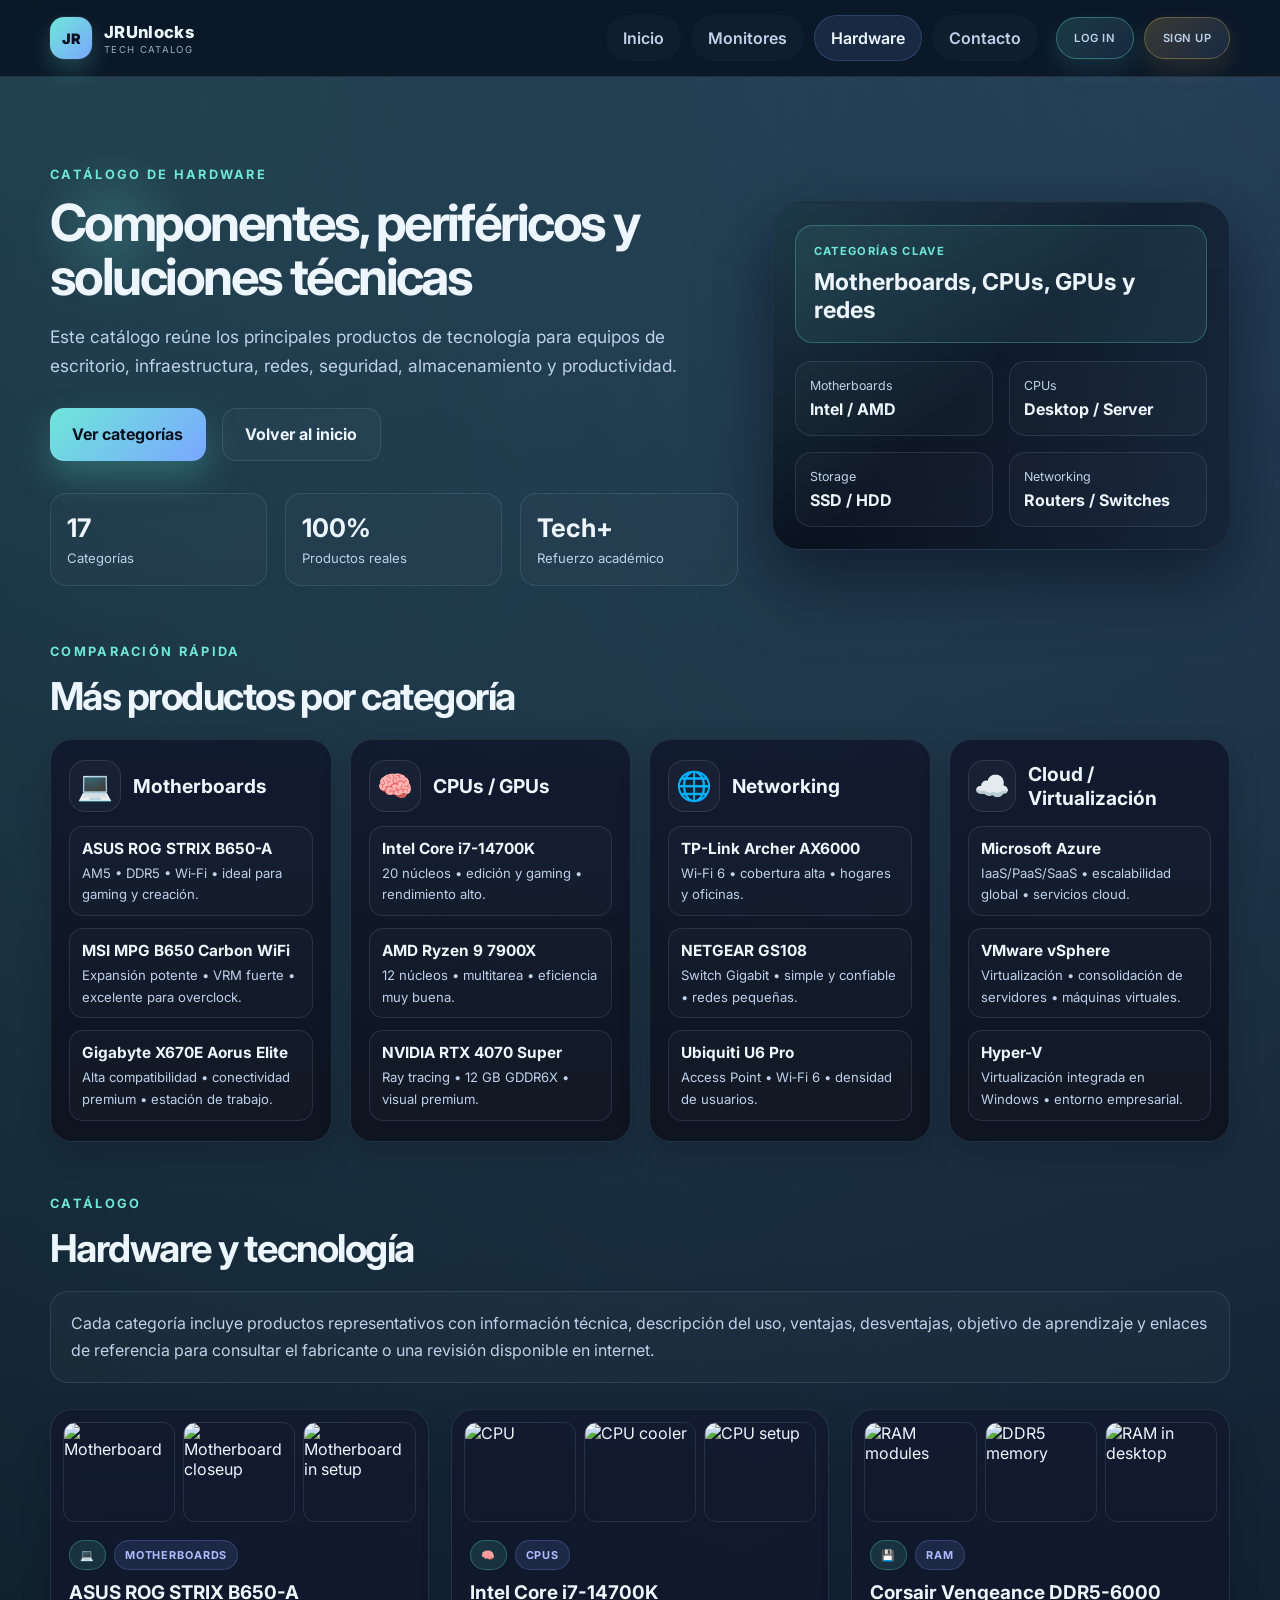
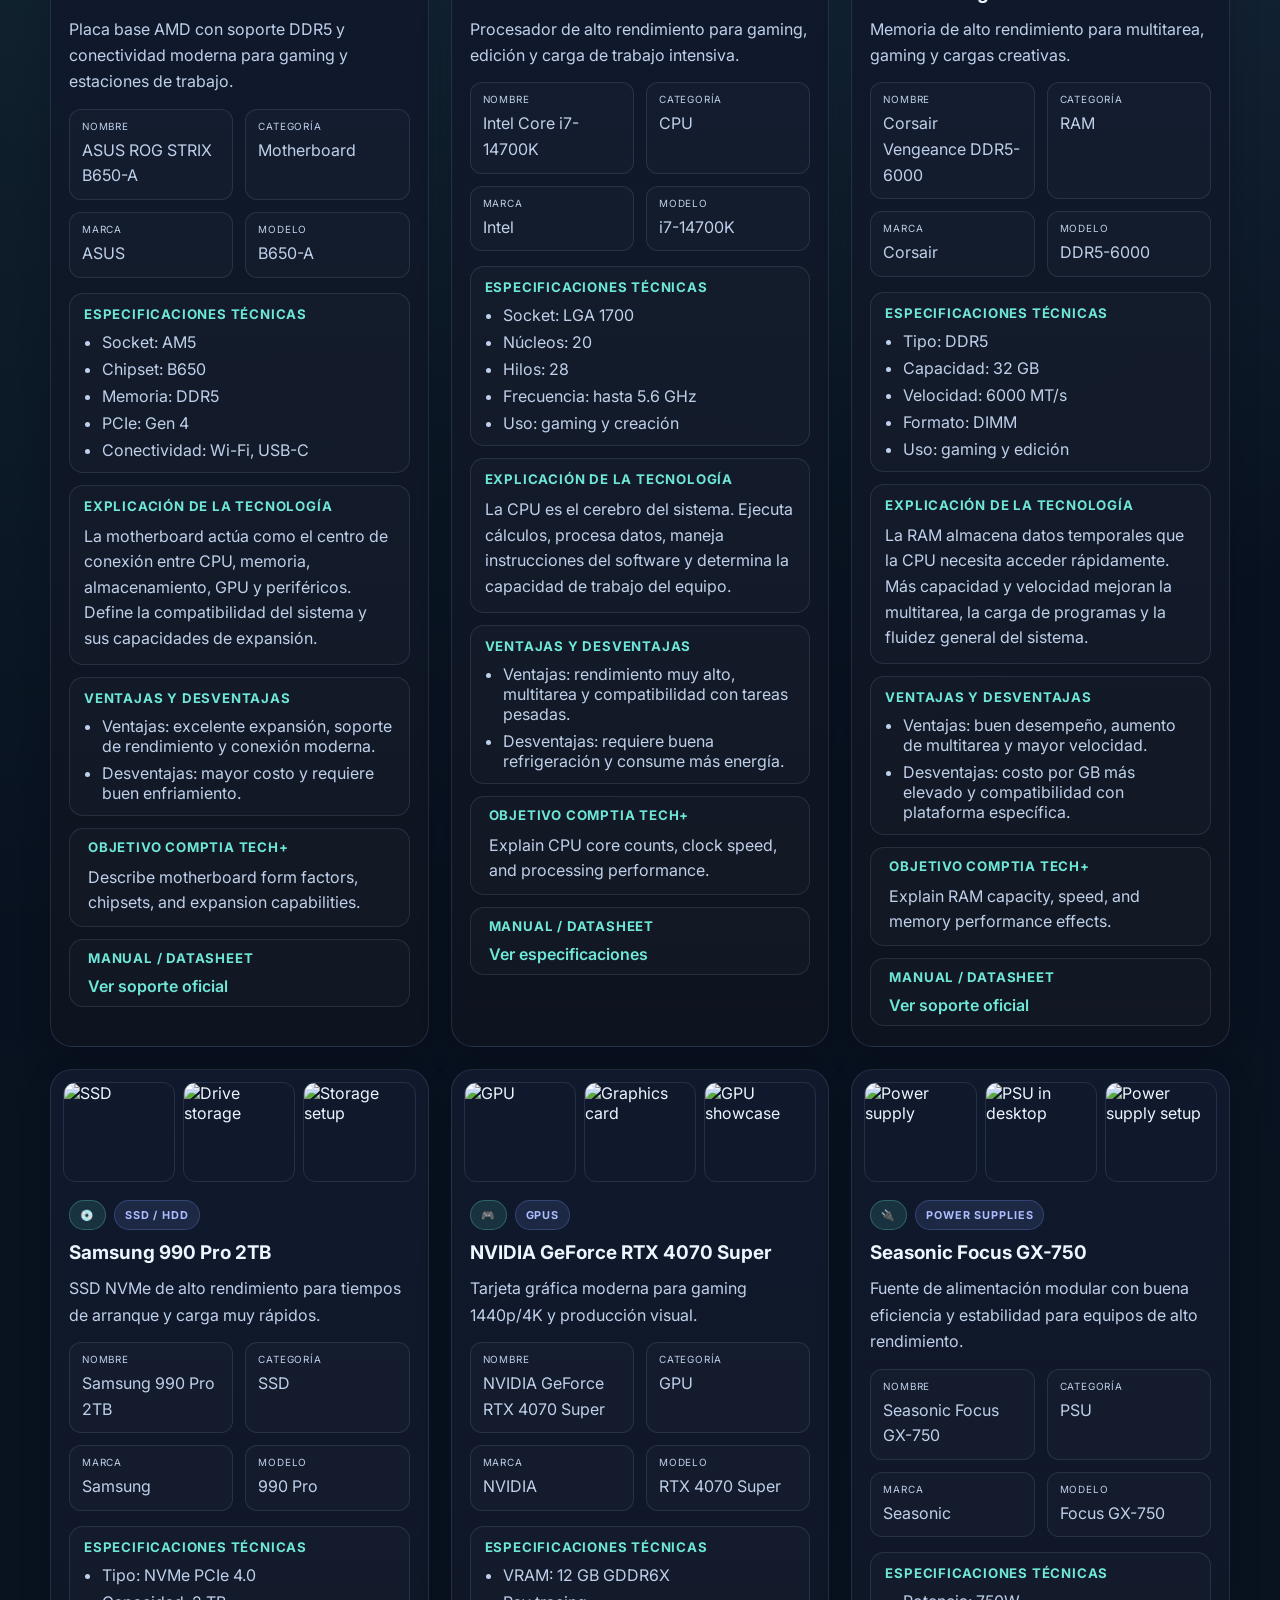
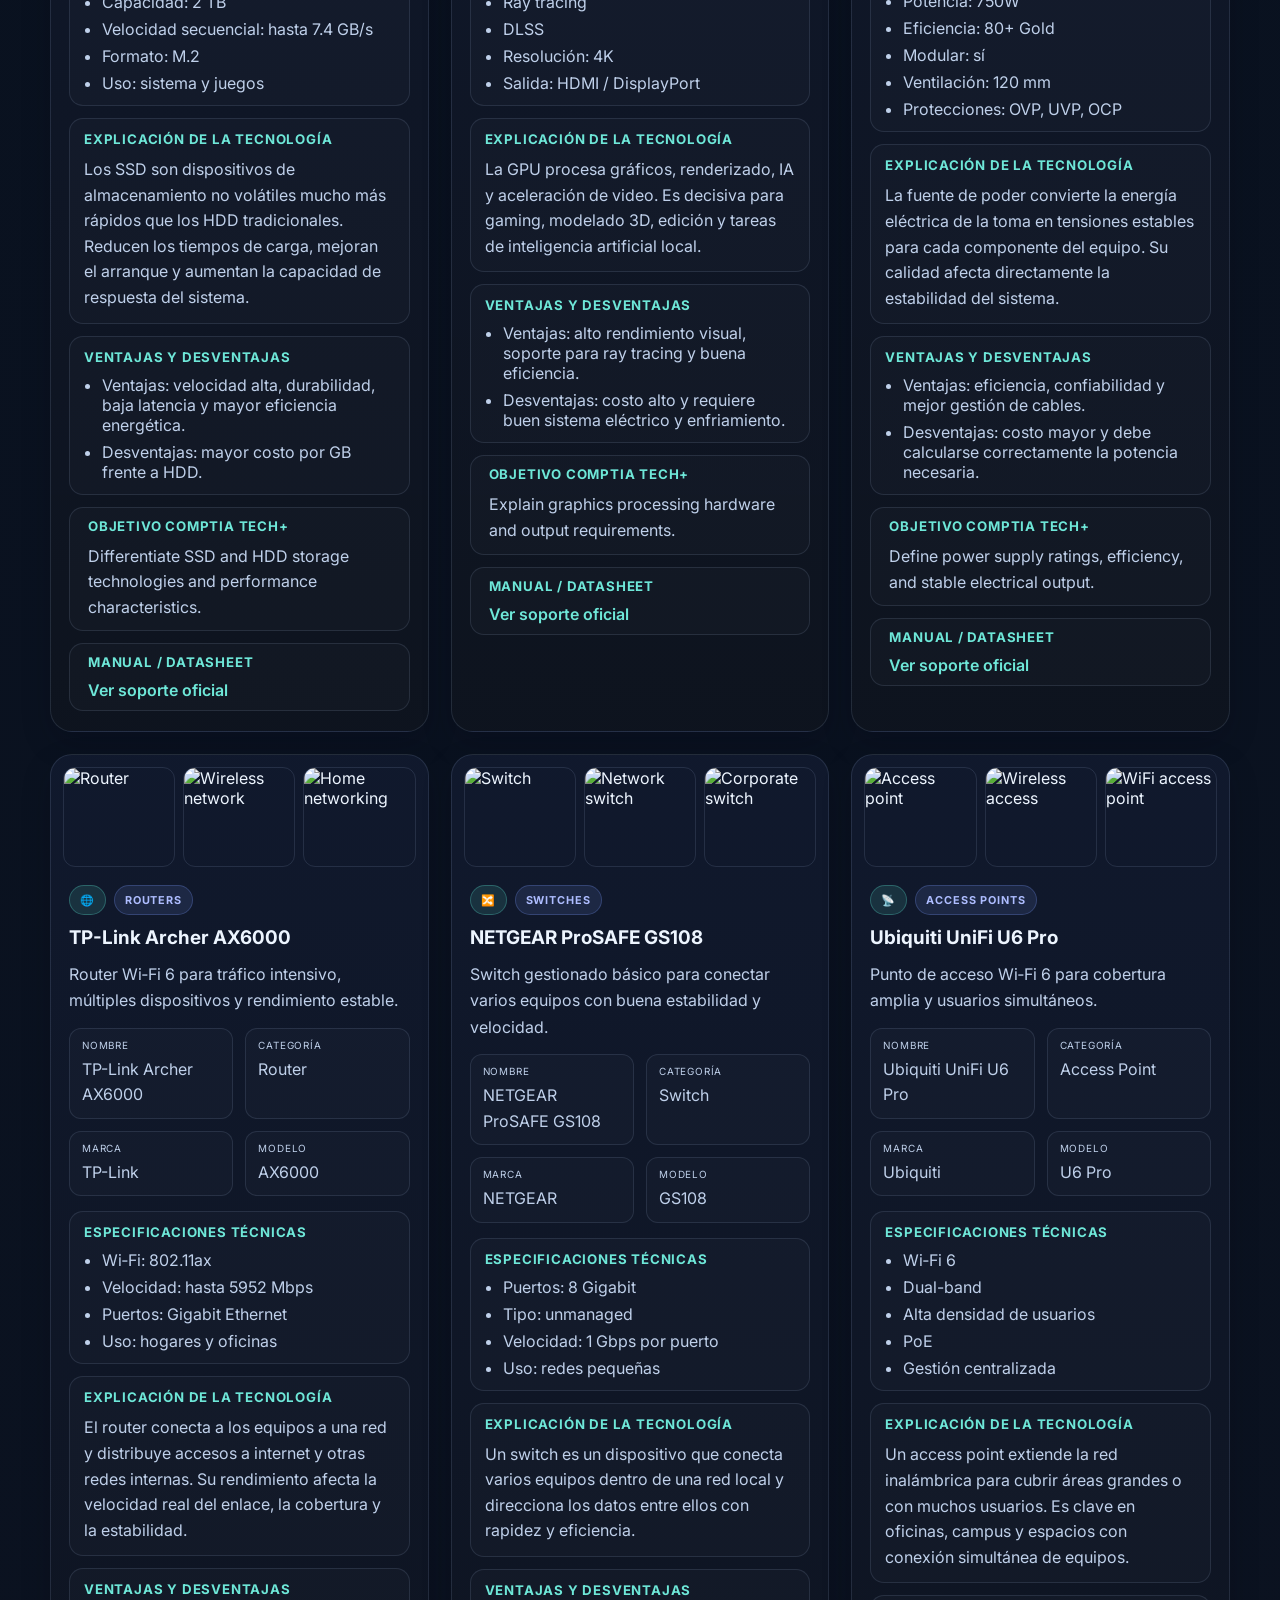
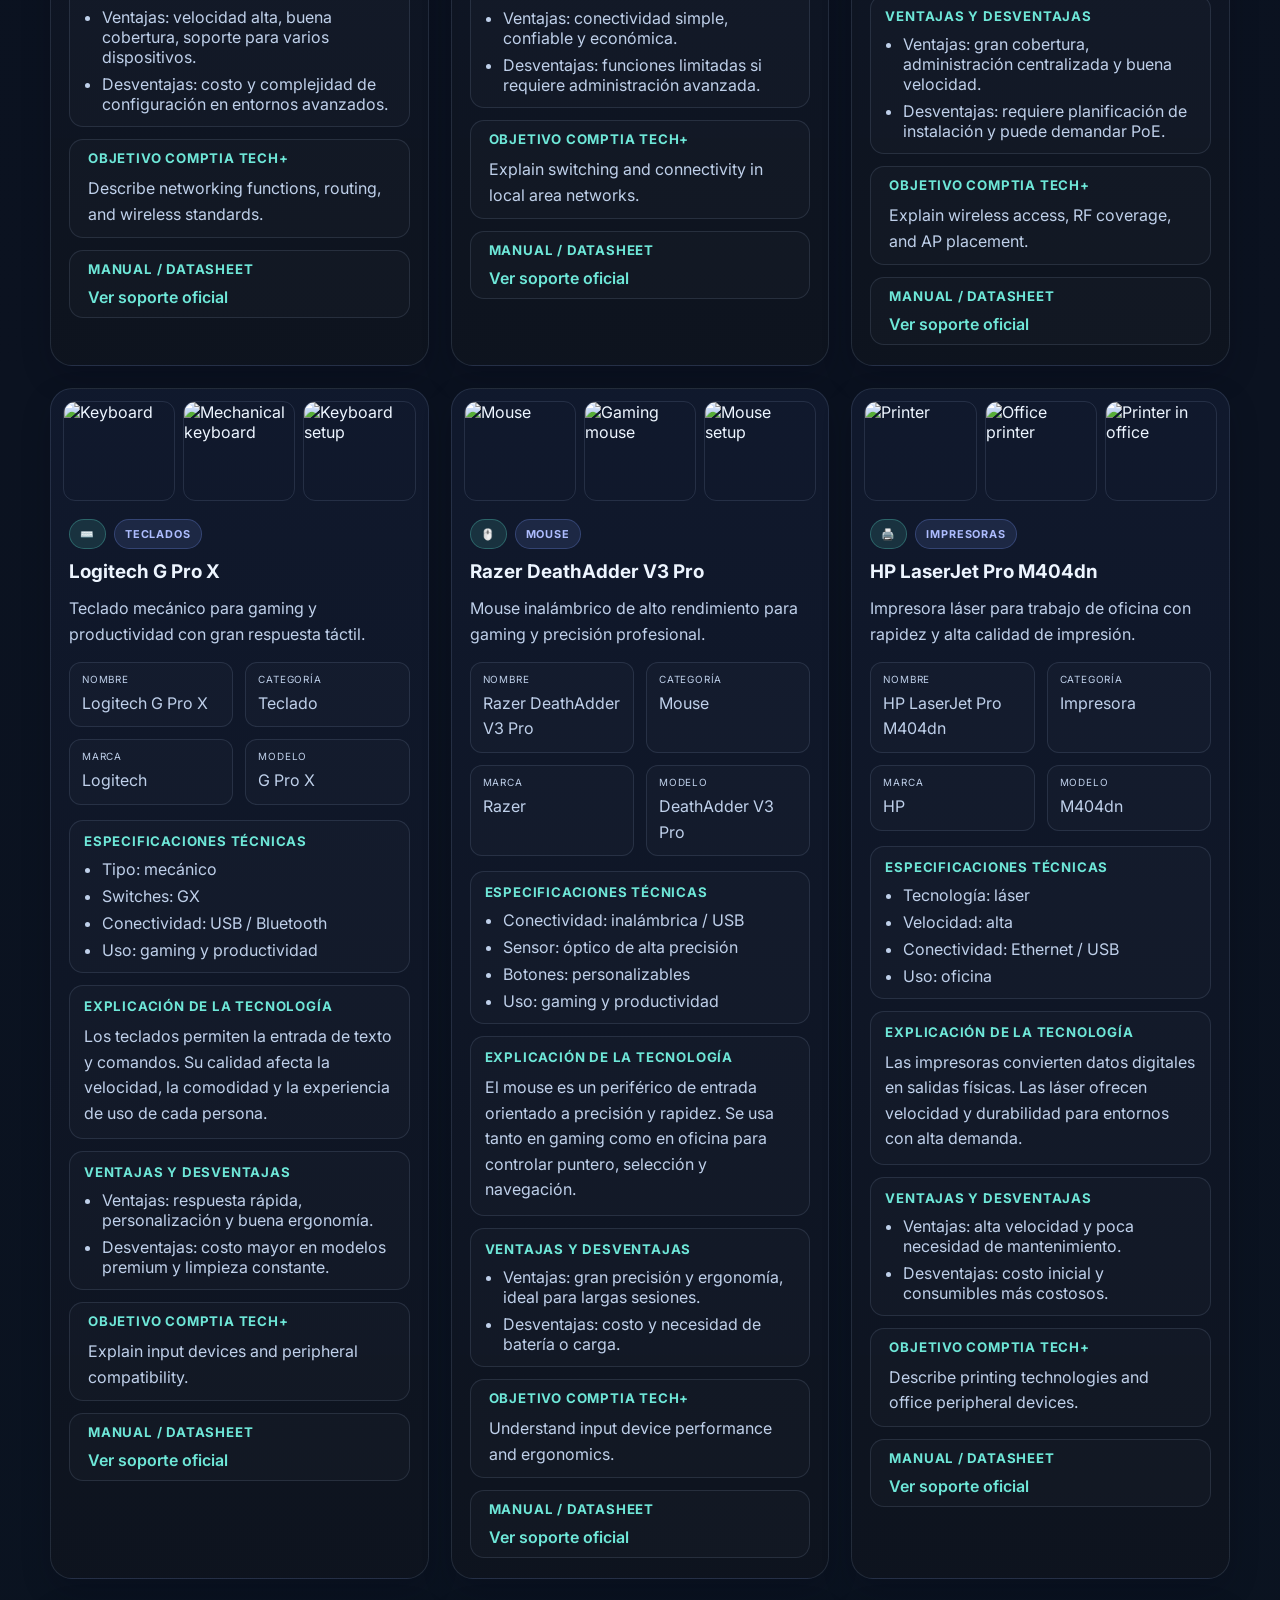
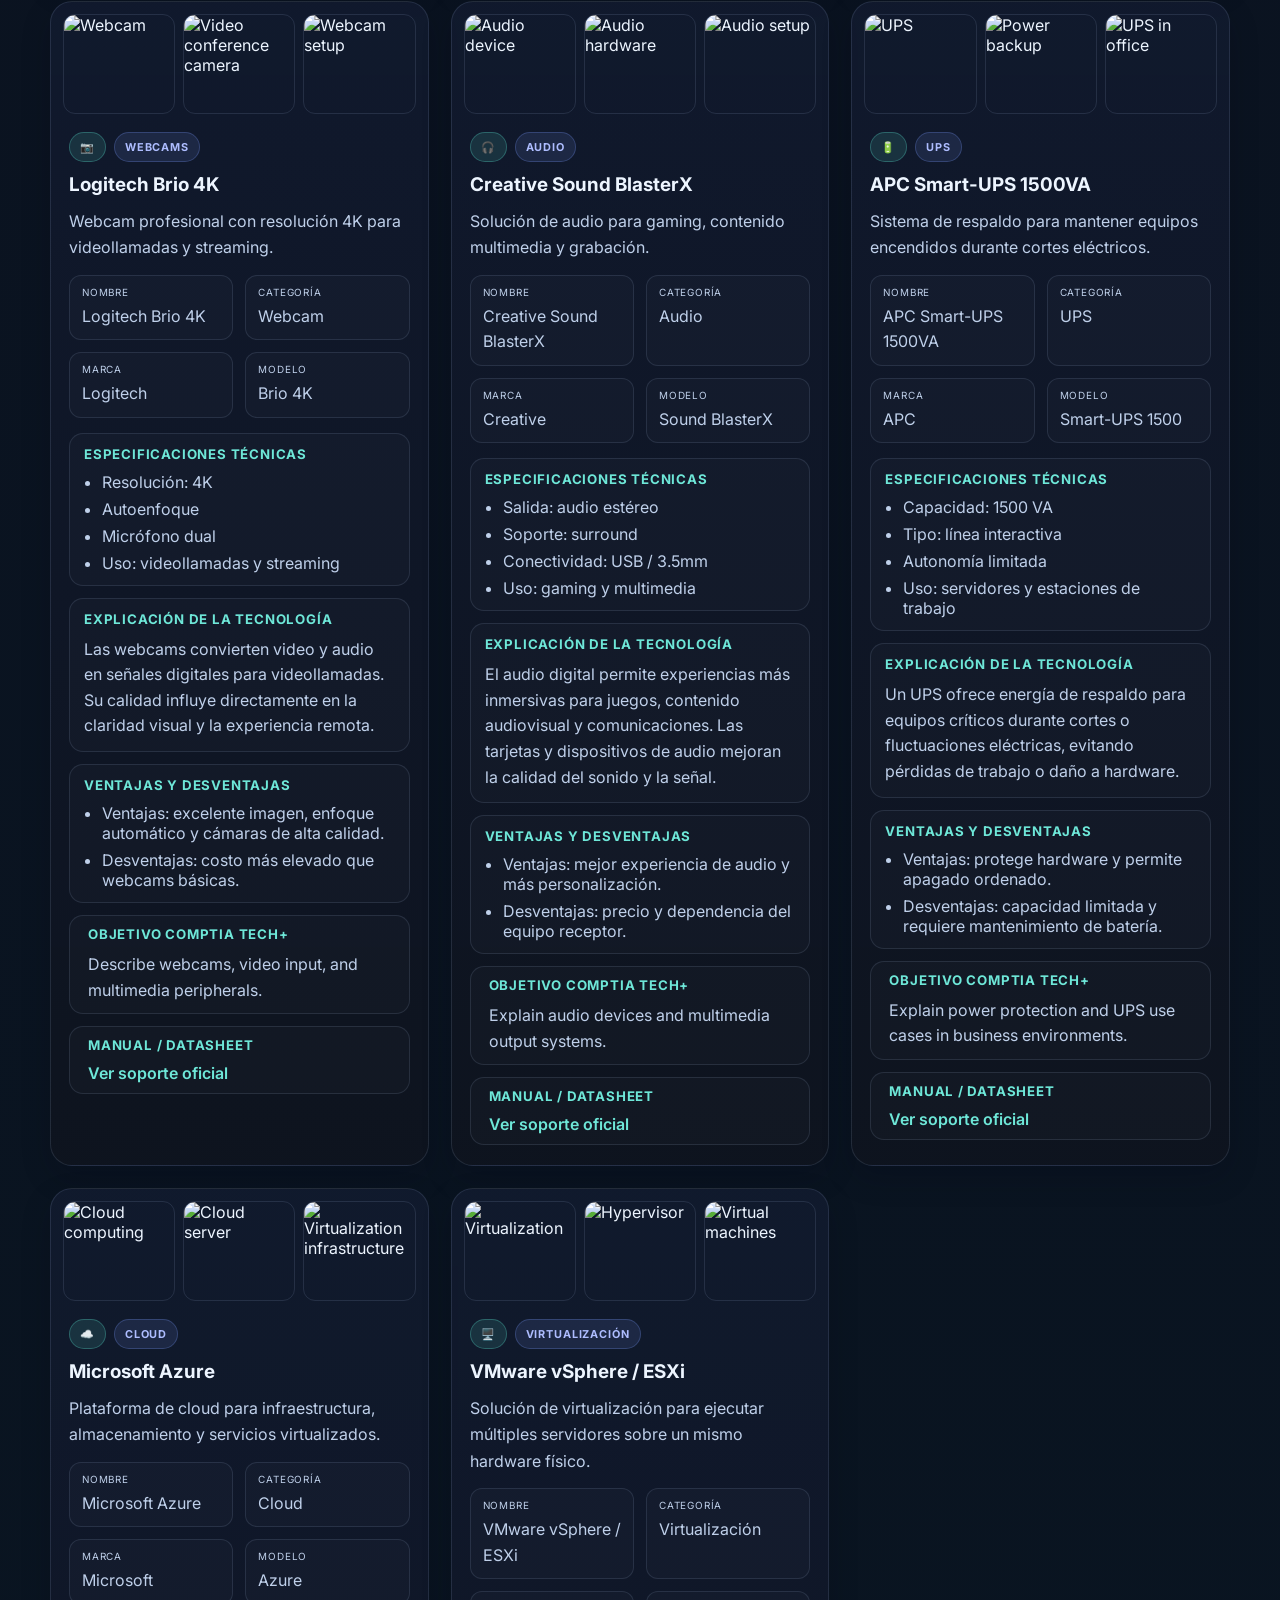
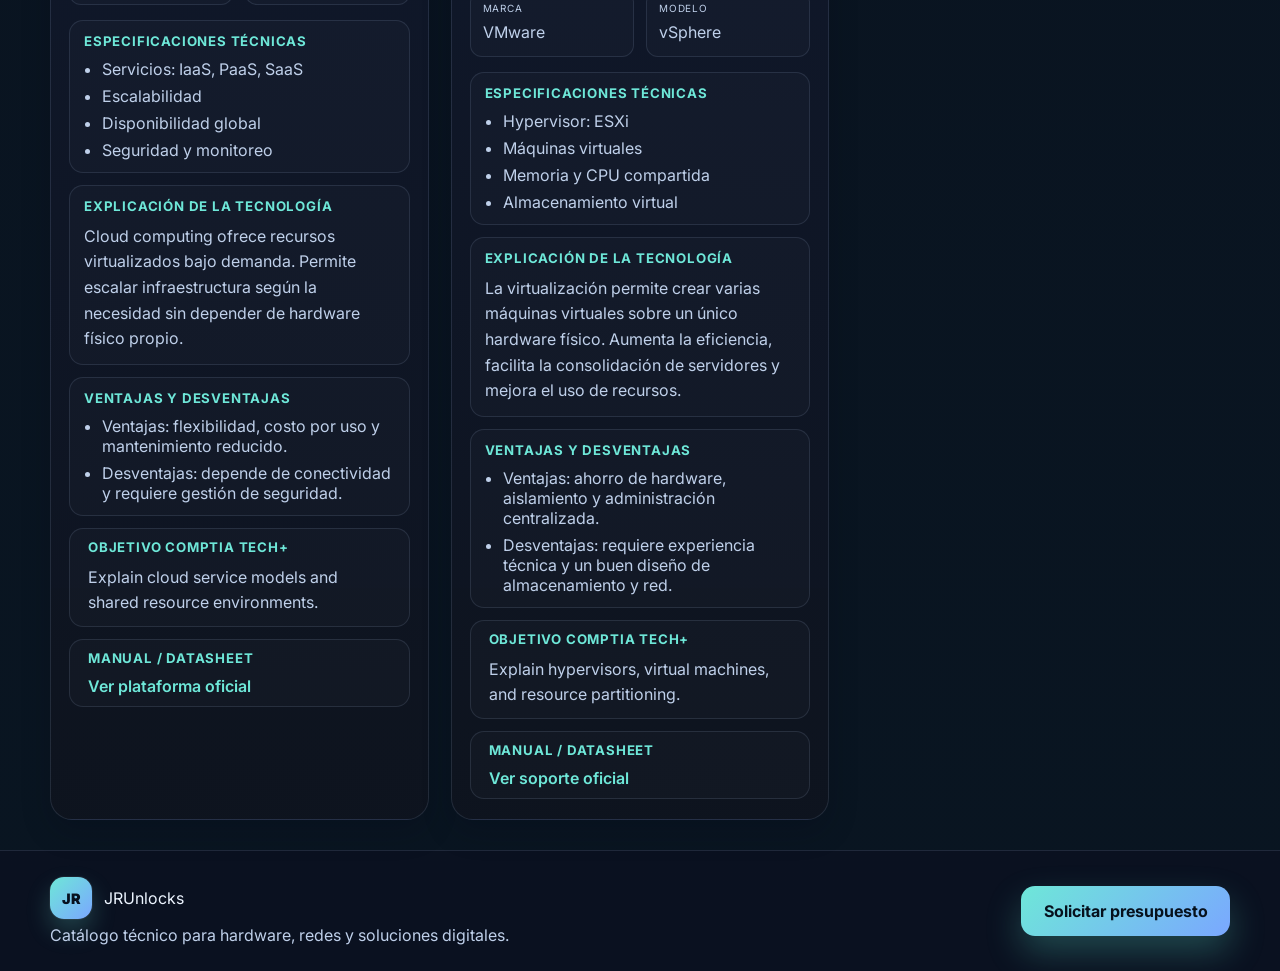
==== hardware.html @ 99cc8b65 "Add files via upload" ====
<!DOCTYPE html>
<html lang="es">
  <head>
    <meta charset="UTF-8" />
    <meta name="viewport" content="width=device-width, initial-scale=1.0" />
    <title>JRUnlocks | Hardware Catalog</title>
    <meta
      name="description"
      content="Catálogo de hardware: motherboards, CPUs, RAM, SSD, GPUs, power supplies, networking, periféricos, audio, UPS y cloud."
    />
    <link rel="preconnect" href="https://fonts.googleapis.com" />
    <link rel="preconnect" href="https://fonts.gstatic.com" crossorigin />
    <link
      href="https://fonts.googleapis.com/css2?family=Inter:wght@400;500;600;700;800&display=swap"
      rel="stylesheet"
    />
    <link rel="stylesheet" href="styles.css" />
  </head>
  <body>
    <header class="topbar">
      <div class="container nav">
        <div class="brand" aria-label="JRUnlocks brand">
          <span class="brand-mark">JR</span>
          <span class="brand-copy">
            <span class="brand-name">JRUnlocks</span>
            <span class="brand-tag">Tech Catalog</span>
          </span>
        </div>
        <nav class="nav-links" aria-label="Navegación principal">
          <a href="index.html" class="nav-item">Inicio</a>
          <a href="monitores.html" class="nav-item">Monitores</a>
          <a href="hardware.html" class="nav-item active">Hardware</a>
          <a href="#contacto" class="nav-item">Contacto</a>
          <div class="nav-actions">
            <a href="#" class="login-btn">Log In</a>
            <a href="#" class="signup-btn">Sign Up</a>
          </div>
        </nav>
      </div>
    </header>

    <main>
      <section class="hero">
        <div class="container hero-inner">
          <div class="hero-copy">
            <p class="eyebrow">Catálogo de hardware</p>
            <h1>Componentes, periféricos y soluciones técnicas</h1>
            <p class="lead">
              Este catálogo reúne los principales productos de tecnología para equipos de
              escritorio, infraestructura, redes, seguridad, almacenamiento y productividad.
            </p>
            <div class="hero-actions">
              <a class="button primary" href="#catalogo-hardware">Ver categorías</a>
              <a class="button secondary" href="index.html">Volver al inicio</a>
            </div>
            <ul class="stats" aria-label="Estadísticas del hardware">
              <li><strong>17</strong><span>Categorías</span></li>
              <li><strong>100%</strong><span>Productos reales</span></li>
              <li><strong>Tech+</strong><span>Refuerzo académico</span></li>
            </ul>
          </div>

          <div class="hero-card" aria-label="Categorías principales">
            <div class="mini-card">
              <span class="mini-label">Categorías clave</span>
              <h3>Motherboards, CPUs, GPUs y redes</h3>
            </div>
            <div class="mini-grid">
              <div><span>Motherboards</span><strong>Intel / AMD</strong></div>
              <div><span>CPUs</span><strong>Desktop / Server</strong></div>
              <div><span>Storage</span><strong>SSD / HDD</strong></div>
              <div><span>Networking</span><strong>Routers / Switches</strong></div>
            </div>
          </div>
        </div>
      </section>

      <section class="compare-section">
        <div class="container">
          <div class="section-heading">
            <p class="eyebrow">Comparación rápida</p>
            <h2>Más productos por categoría</h2>
          </div>

          <div class="compare-grid">
            <article class="compare-card">
              <div class="compare-header">
                <span class="icon">💻</span>
                <h3>Motherboards</h3>
              </div>
              <ul class="compare-list">
                <li><strong>ASUS ROG STRIX B650-A</strong><span>AM5 • DDR5 • Wi‑Fi • ideal para gaming y creación.</span></li>
                <li><strong>MSI MPG B650 Carbon WiFi</strong><span>Expansión potente • VRM fuerte • excelente para overclock.</span></li>
                <li><strong>Gigabyte X670E Aorus Elite</strong><span>Alta compatibilidad • conectividad premium • estación de trabajo.</span></li>
              </ul>
            </article>

            <article class="compare-card">
              <div class="compare-header">
                <span class="icon">🧠</span>
                <h3>CPUs / GPUs</h3>
              </div>
              <ul class="compare-list">
                <li><strong>Intel Core i7-14700K</strong><span>20 núcleos • edición y gaming • rendimiento alto.</span></li>
                <li><strong>AMD Ryzen 9 7900X</strong><span>12 núcleos • multitarea • eficiencia muy buena.</span></li>
                <li><strong>NVIDIA RTX 4070 Super</strong><span>Ray tracing • 12 GB GDDR6X • visual premium.</span></li>
              </ul>
            </article>

            <article class="compare-card">
              <div class="compare-header">
                <span class="icon">🌐</span>
                <h3>Networking</h3>
              </div>
              <ul class="compare-list">
                <li><strong>TP-Link Archer AX6000</strong><span>Wi‑Fi 6 • cobertura alta • hogares y oficinas.</span></li>
                <li><strong>NETGEAR GS108</strong><span>Switch Gigabit • simple y confiable • redes pequeñas.</span></li>
                <li><strong>Ubiquiti U6 Pro</strong><span>Access Point • Wi‑Fi 6 • densidad de usuarios.</span></li>
              </ul>
            </article>

            <article class="compare-card">
              <div class="compare-header">
                <span class="icon">☁️</span>
                <h3>Cloud / Virtualización</h3>
              </div>
              <ul class="compare-list">
                <li><strong>Microsoft Azure</strong><span>IaaS/PaaS/SaaS • escalabilidad global • servicios cloud.</span></li>
                <li><strong>VMware vSphere</strong><span>Virtualización • consolidación de servidores • máquinas virtuales.</span></li>
                <li><strong>Hyper-V</strong><span>Virtualización integrada en Windows • entorno empresarial.</span></li>
              </ul>
            </article>
          </div>
        </div>
      </section>

      <section id="catalogo-hardware" class="catalogue">
        <div class="container">
          <div class="section-heading">
            <p class="eyebrow">Catálogo</p>
            <h2>Hardware y tecnología</h2>
          </div>

          <div class="catalog-summary">
            <p>
              Cada categoría incluye productos representativos con información técnica,
              descripción del uso, ventajas, desventajas, objetivo de aprendizaje y enlaces
              de referencia para consultar el fabricante o una revisión disponible en internet.
            </p>
          </div>

          <div class="monitor-grid">
            <article class="monitor-card">
              <div class="product-gallery">
                <img src="https://images.unsplash.com/photo-1518770660439-4636190af475?auto=format&fit=crop&w=900&q=80" alt="Motherboard" />
                <img src="https://images.unsplash.com/photo-1587202372775-98927b4f4c2f?auto=format&fit=crop&w=900&q=80" alt="Motherboard closeup" />
                <img src="https://images.unsplash.com/photo-1555618562-1d23faccf8ca?auto=format&fit=crop&w=900&q=80" alt="Motherboard in setup" />
              </div>
              <div class="monitor-body">
                <div class="meta-row">
                  <span class="tech-tag">💻</span>
                  <span class="tech-tag alt">Motherboards</span>
                </div>
                <h3>ASUS ROG STRIX B650-A</h3>
                <p class="summary">Placa base AMD con soporte DDR5 y conectividad moderna para gaming y estaciones de trabajo.</p>
                <div class="info-grid">
                  <div><label>Nombre</label><p>ASUS ROG STRIX B650-A</p></div>
                  <div><label>Categoría</label><p>Motherboard</p></div>
                  <div><label>Marca</label><p>ASUS</p></div>
                  <div><label>Modelo</label><p>B650-A</p></div>
                </div>
                <div class="detail-block">
                  <h4>Especificaciones técnicas</h4>
                  <ul>
                    <li>Socket: AM5</li>
                    <li>Chipset: B650</li>
                    <li>Memoria: DDR5</li>
                    <li>PCIe: Gen 4</li>
                    <li>Conectividad: Wi-Fi, USB-C</li>
                  </ul>
                </div>
                <div class="detail-block">
                  <h4>Explicación de la tecnología</h4>
                  <p>La motherboard actúa como el centro de conexión entre CPU, memoria, almacenamiento, GPU y periféricos. Define la compatibilidad del sistema y sus capacidades de expansión.</p>
                </div>
                <div class="detail-block">
                  <h4>Ventajas y desventajas</h4>
                  <ul>
                    <li>Ventajas: excelente expansión, soporte de rendimiento y conexión moderna.</li>
                    <li>Desventajas: mayor costo y requiere buen enfriamiento.</li>
                  </ul>
                </div>
                <div class="detail-block compact">
                  <h4>Objetivo CompTIA Tech+</h4>
                  <p>Describe motherboard form factors, chipsets, and expansion capabilities.</p>
                </div>
                <div class="detail-block compact">
                  <h4>Manual / Datasheet</h4>
                  <a class="manual-link" href="https://www.asus.com/Motherboards-Components/Motherboards/ROG-STRIX/ROG-STRIX-B650-A-GAMING-WIFI/" target="_blank" rel="noreferrer">Ver soporte oficial</a>
                </div>
              </div>
            </article>

            <article class="monitor-card">
              <div class="product-gallery">
                <img src="https://images.unsplash.com/photo-1518770660439-4636190af475?auto=format&fit=crop&w=900&q=80" alt="CPU" />
                <img src="https://images.unsplash.com/photo-1591799264318-7e6ef8ddb7ea?auto=format&fit=crop&w=900&q=80" alt="CPU cooler" />
                <img src="https://images.unsplash.com/photo-1555618562-1d23faccf8ca?auto=format&fit=crop&w=900&q=80" alt="CPU setup" />
              </div>
              <div class="monitor-body">
                <div class="meta-row">
                  <span class="tech-tag">🧠</span>
                  <span class="tech-tag alt">CPUs</span>
                </div>
                <h3>Intel Core i7-14700K</h3>
                <p class="summary">Procesador de alto rendimiento para gaming, edición y carga de trabajo intensiva.</p>
                <div class="info-grid">
                  <div><label>Nombre</label><p>Intel Core i7-14700K</p></div>
                  <div><label>Categoría</label><p>CPU</p></div>
                  <div><label>Marca</label><p>Intel</p></div>
                  <div><label>Modelo</label><p>i7-14700K</p></div>
                </div>
                <div class="detail-block">
                  <h4>Especificaciones técnicas</h4>
                  <ul>
                    <li>Socket: LGA 1700</li>
                    <li>Núcleos: 20</li>
                    <li>Hilos: 28</li>
                    <li>Frecuencia: hasta 5.6 GHz</li>
                    <li>Uso: gaming y creación</li>
                  </ul>
                </div>
                <div class="detail-block">
                  <h4>Explicación de la tecnología</h4>
                  <p>La CPU es el cerebro del sistema. Ejecuta cálculos, procesa datos, maneja instrucciones del software y determina la capacidad de trabajo del equipo.</p>
                </div>
                <div class="detail-block">
                  <h4>Ventajas y desventajas</h4>
                  <ul>
                    <li>Ventajas: rendimiento muy alto, multitarea y compatibilidad con tareas pesadas.</li>
                    <li>Desventajas: requiere buena refrigeración y consume más energía.</li>
                  </ul>
                </div>
                <div class="detail-block compact">
                  <h4>Objetivo CompTIA Tech+</h4>
                  <p>Explain CPU core counts, clock speed, and processing performance.</p>
                </div>
                <div class="detail-block compact">
                  <h4>Manual / Datasheet</h4>
                  <a class="manual-link" href="https://www.intel.com/content/www/us/en/products/sku/236773/intel-core-i7-processor-14700k-33m-cache-up-to-5-60-ghz/specifications.html" target="_blank" rel="noreferrer">Ver especificaciones</a>
                </div>
              </div>
            </article>

            <article class="monitor-card">
              <div class="product-gallery">
                <img src="https://images.unsplash.com/photo-1518770660439-4636190af475?auto=format&fit=crop&w=900&q=80" alt="RAM modules" />
                <img src="https://images.unsplash.com/photo-1591799264318-7e6ef8ddb7ea?auto=format&fit=crop&w=900&q=80" alt="DDR5 memory" />
                <img src="https://images.unsplash.com/photo-1555618562-1d23faccf8ca?auto=format&fit=crop&w=900&q=80" alt="RAM in desktop" />
              </div>
              <div class="monitor-body">
                <div class="meta-row">
                  <span class="tech-tag">💾</span>
                  <span class="tech-tag alt">RAM</span>
                </div>
                <h3>Corsair Vengeance DDR5-6000</h3>
                <p class="summary">Memoria de alto rendimiento para multitarea, gaming y cargas creativas.</p>
                <div class="info-grid">
                  <div><label>Nombre</label><p>Corsair Vengeance DDR5-6000</p></div>
                  <div><label>Categoría</label><p>RAM</p></div>
                  <div><label>Marca</label><p>Corsair</p></div>
                  <div><label>Modelo</label><p>DDR5-6000</p></div>
                </div>
                <div class="detail-block">
                  <h4>Especificaciones técnicas</h4>
                  <ul>
                    <li>Tipo: DDR5</li>
                    <li>Capacidad: 32 GB</li>
                    <li>Velocidad: 6000 MT/s</li>
                    <li>Formato: DIMM</li>
                    <li>Uso: gaming y edición</li>
                  </ul>
                </div>
                <div class="detail-block">
                  <h4>Explicación de la tecnología</h4>
                  <p>La RAM almacena datos temporales que la CPU necesita acceder rápidamente. Más capacidad y velocidad mejoran la multitarea, la carga de programas y la fluidez general del sistema.</p>
                </div>
                <div class="detail-block">
                  <h4>Ventajas y desventajas</h4>
                  <ul>
                    <li>Ventajas: buen desempeño, aumento de multitarea y mayor velocidad.</li>
                    <li>Desventajas: costo por GB más elevado y compatibilidad con plataforma específica.</li>
                  </ul>
                </div>
                <div class="detail-block compact">
                  <h4>Objetivo CompTIA Tech+</h4>
                  <p>Explain RAM capacity, speed, and memory performance effects.</p>
                </div>
                <div class="detail-block compact">
                  <h4>Manual / Datasheet</h4>
                  <a class="manual-link" href="https://www.corsair.com/us/en/Categories/Products/Memory/VENGEANCE-DDR5/p/CMH32GX5M2E6000Z30" target="_blank" rel="noreferrer">Ver soporte oficial</a>
                </div>
              </div>
            </article>

            <article class="monitor-card">
              <div class="product-gallery">
                <img src="https://images.unsplash.com/photo-1587202372775-98927b4f4c2f?auto=format&fit=crop&w=900&q=80" alt="SSD" />
                <img src="https://images.unsplash.com/photo-1542751371-adc38448a05e?auto=format&fit=crop&w=900&q=80" alt="Drive storage" />
                <img src="https://images.unsplash.com/photo-1555618562-1d23faccf8ca?auto=format&fit=crop&w=900&q=80" alt="Storage setup" />
              </div>
              <div class="monitor-body">
                <div class="meta-row">
                  <span class="tech-tag">💿</span>
                  <span class="tech-tag alt">SSD / HDD</span>
                </div>
                <h3>Samsung 990 Pro 2TB</h3>
                <p class="summary">SSD NVMe de alto rendimiento para tiempos de arranque y carga muy rápidos.</p>
                <div class="info-grid">
                  <div><label>Nombre</label><p>Samsung 990 Pro 2TB</p></div>
                  <div><label>Categoría</label><p>SSD</p></div>
                  <div><label>Marca</label><p>Samsung</p></div>
                  <div><label>Modelo</label><p>990 Pro</p></div>
                </div>
                <div class="detail-block">
                  <h4>Especificaciones técnicas</h4>
                  <ul>
                    <li>Tipo: NVMe PCIe 4.0</li>
                    <li>Capacidad: 2 TB</li>
                    <li>Velocidad secuencial: hasta 7.4 GB/s</li>
                    <li>Formato: M.2</li>
                    <li>Uso: sistema y juegos</li>
                  </ul>
                </div>
                <div class="detail-block">
                  <h4>Explicación de la tecnología</h4>
                  <p>Los SSD son dispositivos de almacenamiento no volátiles mucho más rápidos que los HDD tradicionales. Reducen los tiempos de carga, mejoran el arranque y aumentan la capacidad de respuesta del sistema.</p>
                </div>
                <div class="detail-block">
                  <h4>Ventajas y desventajas</h4>
                  <ul>
                    <li>Ventajas: velocidad alta, durabilidad, baja latencia y mayor eficiencia energética.</li>
                    <li>Desventajas: mayor costo por GB frente a HDD.</li>
                  </ul>
                </div>
                <div class="detail-block compact">
                  <h4>Objetivo CompTIA Tech+</h4>
                  <p>Differentiate SSD and HDD storage technologies and performance characteristics.</p>
                </div>
                <div class="detail-block compact">
                  <h4>Manual / Datasheet</h4>
                  <a class="manual-link" href="https://semiconductor.samsung.com/consumer-storage/990pro/" target="_blank" rel="noreferrer">Ver soporte oficial</a>
                </div>
              </div>
            </article>

            <article class="monitor-card">
              <div class="product-gallery">
                <img src="https://images.unsplash.com/photo-1587202372775-98927b4f4c2f?auto=format&fit=crop&w=900&q=80" alt="GPU" />
                <img src="https://images.unsplash.com/photo-1591799264318-7e6ef8ddb7ea?auto=format&fit=crop&w=900&q=80" alt="Graphics card" />
                <img src="https://images.unsplash.com/photo-1555618562-1d23faccf8ca?auto=format&fit=crop&w=900&q=80" alt="GPU showcase" />
              </div>
              <div class="monitor-body">
                <div class="meta-row">
                  <span class="tech-tag">🎮</span>
                  <span class="tech-tag alt">GPUs</span>
                </div>
                <h3>NVIDIA GeForce RTX 4070 Super</h3>
                <p class="summary">Tarjeta gráfica moderna para gaming 1440p/4K y producción visual.</p>
                <div class="info-grid">
                  <div><label>Nombre</label><p>NVIDIA GeForce RTX 4070 Super</p></div>
                  <div><label>Categoría</label><p>GPU</p></div>
                  <div><label>Marca</label><p>NVIDIA</p></div>
                  <div><label>Modelo</label><p>RTX 4070 Super</p></div>
                </div>
                <div class="detail-block">
                  <h4>Especificaciones técnicas</h4>
                  <ul>
                    <li>VRAM: 12 GB GDDR6X</li>
                    <li>Ray tracing</li>
                    <li>DLSS</li>
                    <li>Resolución: 4K</li>
                    <li>Salida: HDMI / DisplayPort</li>
                  </ul>
                </div>
                <div class="detail-block">
                  <h4>Explicación de la tecnología</h4>
                  <p>La GPU procesa gráficos, renderizado, IA y aceleración de video. Es decisiva para gaming, modelado 3D, edición y tareas de inteligencia artificial local.</p>
                </div>
                <div class="detail-block">
                  <h4>Ventajas y desventajas</h4>
                  <ul>
                    <li>Ventajas: alto rendimiento visual, soporte para ray tracing y buena eficiencia.</li>
                    <li>Desventajas: costo alto y requiere buen sistema eléctrico y enfriamiento.</li>
                  </ul>
                </div>
                <div class="detail-block compact">
                  <h4>Objetivo CompTIA Tech+</h4>
                  <p>Explain graphics processing hardware and output requirements.</p>
                </div>
                <div class="detail-block compact">
                  <h4>Manual / Datasheet</h4>
                  <a class="manual-link" href="https://www.nvidia.com/en-us/geforce/graphics-cards/40-series/rtx-4070-super/" target="_blank" rel="noreferrer">Ver soporte oficial</a>
                </div>
              </div>
            </article>

            <article class="monitor-card">
              <div class="product-gallery">
                <img src="https://images.unsplash.com/photo-1518770660439-4636190af475?auto=format&fit=crop&w=900&q=80" alt="Power supply" />
                <img src="https://images.unsplash.com/photo-1542751371-adc38448a05e?auto=format&fit=crop&w=900&q=80" alt="PSU in desktop" />
                <img src="https://images.unsplash.com/photo-1555618562-1d23faccf8ca?auto=format&fit=crop&w=900&q=80" alt="Power supply setup" />
              </div>
              <div class="monitor-body">
                <div class="meta-row">
                  <span class="tech-tag">🔌</span>
                  <span class="tech-tag alt">Power Supplies</span>
                </div>
                <h3>Seasonic Focus GX-750</h3>
                <p class="summary">Fuente de alimentación modular con buena eficiencia y estabilidad para equipos de alto rendimiento.</p>
                <div class="info-grid">
                  <div><label>Nombre</label><p>Seasonic Focus GX-750</p></div>
                  <div><label>Categoría</label><p>PSU</p></div>
                  <div><label>Marca</label><p>Seasonic</p></div>
                  <div><label>Modelo</label><p>Focus GX-750</p></div>
                </div>
                <div class="detail-block">
                  <h4>Especificaciones técnicas</h4>
                  <ul>
                    <li>Potencia: 750W</li>
                    <li>Eficiencia: 80+ Gold</li>
                    <li>Modular: sí</li>
                    <li>Ventilación: 120 mm</li>
                    <li>Protecciones: OVP, UVP, OCP</li>
                  </ul>
                </div>
                <div class="detail-block">
                  <h4>Explicación de la tecnología</h4>
                  <p>La fuente de poder convierte la energía eléctrica de la toma en tensiones estables para cada componente del equipo. Su calidad afecta directamente la estabilidad del sistema.</p>
                </div>
                <div class="detail-block">
                  <h4>Ventajas y desventajas</h4>
                  <ul>
                    <li>Ventajas: eficiencia, confiabilidad y mejor gestión de cables.</li>
                    <li>Desventajas: costo mayor y debe calcularse correctamente la potencia necesaria.</li>
                  </ul>
                </div>
                <div class="detail-block compact">
                  <h4>Objetivo CompTIA Tech+</h4>
                  <p>Define power supply ratings, efficiency, and stable electrical output.</p>
                </div>
                <div class="detail-block compact">
                  <h4>Manual / Datasheet</h4>
                  <a class="manual-link" href="https://seasonic.com/focus-gx-series/" target="_blank" rel="noreferrer">Ver soporte oficial</a>
                </div>
              </div>
            </article>

            <article class="monitor-card">
              <div class="product-gallery">
                <img src="https://images.unsplash.com/photo-1518770660439-4636190af475?auto=format&fit=crop&w=900&q=80" alt="Router" />
                <img src="https://images.unsplash.com/photo-1555618562-1d23faccf8ca?auto=format&fit=crop&w=900&q=80" alt="Wireless network" />
                <img src="https://images.unsplash.com/photo-1587202372775-98927b4f4c2f?auto=format&fit=crop&w=900&q=80" alt="Home networking" />
              </div>
              <div class="monitor-body">
                <div class="meta-row">
                  <span class="tech-tag">🌐</span>
                  <span class="tech-tag alt">Routers</span>
                </div>
                <h3>TP-Link Archer AX6000</h3>
                <p class="summary">Router Wi‑Fi 6 para tráfico intensivo, múltiples dispositivos y rendimiento estable.</p>
                <div class="info-grid">
                  <div><label>Nombre</label><p>TP-Link Archer AX6000</p></div>
                  <div><label>Categoría</label><p>Router</p></div>
                  <div><label>Marca</label><p>TP-Link</p></div>
                  <div><label>Modelo</label><p>AX6000</p></div>
                </div>
                <div class="detail-block">
                  <h4>Especificaciones técnicas</h4>
                  <ul>
                    <li>Wi‑Fi: 802.11ax</li>
                    <li>Velocidad: hasta 5952 Mbps</li>
                    <li>Puertos: Gigabit Ethernet</li>
                    <li>Uso: hogares y oficinas</li>
                  </ul>
                </div>
                <div class="detail-block">
                  <h4>Explicación de la tecnología</h4>
                  <p>El router conecta a los equipos a una red y distribuye accesos a internet y otras redes internas. Su rendimiento afecta la velocidad real del enlace, la cobertura y la estabilidad.</p>
                </div>
                <div class="detail-block">
                  <h4>Ventajas y desventajas</h4>
                  <ul>
                    <li>Ventajas: velocidad alta, buena cobertura, soporte para varios dispositivos.</li>
                    <li>Desventajas: costo y complejidad de configuración en entornos avanzados.</li>
                  </ul>
                </div>
                <div class="detail-block compact">
                  <h4>Objetivo CompTIA Tech+</h4>
                  <p>Describe networking functions, routing, and wireless standards.</p>
                </div>
                <div class="detail-block compact">
                  <h4>Manual / Datasheet</h4>
                  <a class="manual-link" href="https://www.tp-link.com/us/home-networking/wifi-router/archer-ax6000/" target="_blank" rel="noreferrer">Ver soporte oficial</a>
                </div>
              </div>
            </article>

            <article class="monitor-card">
              <div class="product-gallery">
                <img src="https://images.unsplash.com/photo-1518770660439-4636190af475?auto=format&fit=crop&w=900&q=80" alt="Switch" />
                <img src="https://images.unsplash.com/photo-1555618562-1d23faccf8ca?auto=format&fit=crop&w=900&q=80" alt="Network switch" />
                <img src="https://images.unsplash.com/photo-1587202372775-98927b4f4c2f?auto=format&fit=crop&w=900&q=80" alt="Corporate switch" />
              </div>
              <div class="monitor-body">
                <div class="meta-row">
                  <span class="tech-tag">🔀</span>
                  <span class="tech-tag alt">Switches</span>
                </div>
                <h3>NETGEAR ProSAFE GS108</h3>
                <p class="summary">Switch gestionado básico para conectar varios equipos con buena estabilidad y velocidad.</p>
                <div class="info-grid">
                  <div><label>Nombre</label><p>NETGEAR ProSAFE GS108</p></div>
                  <div><label>Categoría</label><p>Switch</p></div>
                  <div><label>Marca</label><p>NETGEAR</p></div>
                  <div><label>Modelo</label><p>GS108</p></div>
                </div>
                <div class="detail-block">
                  <h4>Especificaciones técnicas</h4>
                  <ul>
                    <li>Puertos: 8 Gigabit</li>
                    <li>Tipo: unmanaged</li>
                    <li>Velocidad: 1 Gbps por puerto</li>
                    <li>Uso: redes pequeñas</li>
                  </ul>
                </div>
                <div class="detail-block">
                  <h4>Explicación de la tecnología</h4>
                  <p>Un switch es un dispositivo que conecta varios equipos dentro de una red local y direcciona los datos entre ellos con rapidez y eficiencia.</p>
                </div>
                <div class="detail-block">
                  <h4>Ventajas y desventajas</h4>
                  <ul>
                    <li>Ventajas: conectividad simple, confiable y económica.</li>
                    <li>Desventajas: funciones limitadas si requiere administración avanzada.</li>
                  </ul>
                </div>
                <div class="detail-block compact">
                  <h4>Objetivo CompTIA Tech+</h4>
                  <p>Explain switching and connectivity in local area networks.</p>
                </div>
                <div class="detail-block compact">
                  <h4>Manual / Datasheet</h4>
                  <a class="manual-link" href="https://www.netgear.com/business/wired/switches/unmanaged/gs108/" target="_blank" rel="noreferrer">Ver soporte oficial</a>
                </div>
              </div>
            </article>

            <article class="monitor-card">
              <div class="product-gallery">
                <img src="https://images.unsplash.com/photo-1518770660439-4636190af475?auto=format&fit=crop&w=900&q=80" alt="Access point" />
                <img src="https://images.unsplash.com/photo-1555618562-1d23faccf8ca?auto=format&fit=crop&w=900&q=80" alt="Wireless access" />
                <img src="https://images.unsplash.com/photo-1587202372775-98927b4f4c2f?auto=format&fit=crop&w=900&q=80" alt="WiFi access point" />
              </div>
              <div class="monitor-body">
                <div class="meta-row">
                  <span class="tech-tag">📡</span>
                  <span class="tech-tag alt">Access Points</span>
                </div>
                <h3>Ubiquiti UniFi U6 Pro</h3>
                <p class="summary">Punto de acceso Wi‑Fi 6 para cobertura amplia y usuarios simultáneos.</p>
                <div class="info-grid">
                  <div><label>Nombre</label><p>Ubiquiti UniFi U6 Pro</p></div>
                  <div><label>Categoría</label><p>Access Point</p></div>
                  <div><label>Marca</label><p>Ubiquiti</p></div>
                  <div><label>Modelo</label><p>U6 Pro</p></div>
                </div>
                <div class="detail-block">
                  <h4>Especificaciones técnicas</h4>
                  <ul>
                    <li>Wi‑Fi 6</li>
                    <li>Dual-band</li>
                    <li>Alta densidad de usuarios</li>
                    <li>PoE</li>
                    <li>Gestión centralizada</li>
                  </ul>
                </div>
                <div class="detail-block">
                  <h4>Explicación de la tecnología</h4>
                  <p>Un access point extiende la red inalámbrica para cubrir áreas grandes o con muchos usuarios. Es clave en oficinas, campus y espacios con conexión simultánea de equipos.</p>
                </div>
                <div class="detail-block">
                  <h4>Ventajas y desventajas</h4>
                  <ul>
                    <li>Ventajas: gran cobertura, administración centralizada y buena velocidad.</li>
                    <li>Desventajas: requiere planificación de instalación y puede demandar PoE.</li>
                  </ul>
                </div>
                <div class="detail-block compact">
                  <h4>Objetivo CompTIA Tech+</h4>
                  <p>Explain wireless access, RF coverage, and AP placement.</p>
                </div>
                <div class="detail-block compact">
                  <h4>Manual / Datasheet</h4>
                  <a class="manual-link" href="https://ui.com/unifi/unifi-ap/u6-pro" target="_blank" rel="noreferrer">Ver soporte oficial</a>
                </div>
              </div>
            </article>

            <article class="monitor-card">
              <div class="product-gallery">
                <img src="https://images.unsplash.com/photo-1518770660439-4636190af475?auto=format&fit=crop&w=900&q=80" alt="Keyboard" />
                <img src="https://images.unsplash.com/photo-1524758631624-e2822e304c36?auto=format&fit=crop&w=900&q=80" alt="Mechanical keyboard" />
                <img src="https://images.unsplash.com/photo-1516321318423-f06f85e504b3?auto=format&fit=crop&w=900&q=80" alt="Keyboard setup" />
              </div>
              <div class="monitor-body">
                <div class="meta-row">
                  <span class="tech-tag">⌨️</span>
                  <span class="tech-tag alt">Teclados</span>
                </div>
                <h3>Logitech G Pro X</h3>
                <p class="summary">Teclado mecánico para gaming y productividad con gran respuesta táctil.</p>
                <div class="info-grid">
                  <div><label>Nombre</label><p>Logitech G Pro X</p></div>
                  <div><label>Categoría</label><p>Teclado</p></div>
                  <div><label>Marca</label><p>Logitech</p></div>
                  <div><label>Modelo</label><p>G Pro X</p></div>
                </div>
                <div class="detail-block">
                  <h4>Especificaciones técnicas</h4>
                  <ul>
                    <li>Tipo: mecánico</li>
                    <li>Switches: GX</li>
                    <li>Conectividad: USB / Bluetooth</li>
                    <li>Uso: gaming y productividad</li>
                  </ul>
                </div>
                <div class="detail-block">
                  <h4>Explicación de la tecnología</h4>
                  <p>Los teclados permiten la entrada de texto y comandos. Su calidad afecta la velocidad, la comodidad y la experiencia de uso de cada persona.</p>
                </div>
                <div class="detail-block">
                  <h4>Ventajas y desventajas</h4>
                  <ul>
                    <li>Ventajas: respuesta rápida, personalización y buena ergonomía.</li>
                    <li>Desventajas: costo mayor en modelos premium y limpieza constante.</li>
                  </ul>
                </div>
                <div class="detail-block compact">
                  <h4>Objetivo CompTIA Tech+</h4>
                  <p>Explain input devices and peripheral compatibility.</p>
                </div>
                <div class="detail-block compact">
                  <h4>Manual / Datasheet</h4>
                  <a class="manual-link" href="https://www.logitechg.com/en-us/products/gaming-keyboards/g-pro-x-mechanical-gaming-keyboard.html" target="_blank" rel="noreferrer">Ver soporte oficial</a>
                </div>
              </div>
            </article>

            <article class="monitor-card">
              <div class="product-gallery">
                <img src="https://images.unsplash.com/photo-1518770660439-4636190af475?auto=format&fit=crop&w=900&q=80" alt="Mouse" />
                <img src="https://images.unsplash.com/photo-1524758631624-e2822e304c36?auto=format&fit=crop&w=900&q=80" alt="Gaming mouse" />
                <img src="https://images.unsplash.com/photo-1555618562-1d23faccf8ca?auto=format&fit=crop&w=900&q=80" alt="Mouse setup" />
              </div>
              <div class="monitor-body">
                <div class="meta-row">
                  <span class="tech-tag">🖱️</span>
                  <span class="tech-tag alt">Mouse</span>
                </div>
                <h3>Razer DeathAdder V3 Pro</h3>
                <p class="summary">Mouse inalámbrico de alto rendimiento para gaming y precisión profesional.</p>
                <div class="info-grid">
                  <div><label>Nombre</label><p>Razer DeathAdder V3 Pro</p></div>
                  <div><label>Categoría</label><p>Mouse</p></div>
                  <div><label>Marca</label><p>Razer</p></div>
                  <div><label>Modelo</label><p>DeathAdder V3 Pro</p></div>
                </div>
                <div class="detail-block">
                  <h4>Especificaciones técnicas</h4>
                  <ul>
                    <li>Conectividad: inalámbrica / USB</li>
                    <li>Sensor: óptico de alta precisión</li>
                    <li>Botones: personalizables</li>
                    <li>Uso: gaming y productividad</li>
                  </ul>
                </div>
                <div class="detail-block">
                  <h4>Explicación de la tecnología</h4>
                  <p>El mouse es un periférico de entrada orientado a precisión y rapidez. Se usa tanto en gaming como en oficina para controlar puntero, selección y navegación.</p>
                </div>
                <div class="detail-block">
                  <h4>Ventajas y desventajas</h4>
                  <ul>
                    <li>Ventajas: gran precisión y ergonomía, ideal para largas sesiones.</li>
                    <li>Desventajas: costo y necesidad de batería o carga.</li>
                  </ul>
                </div>
                <div class="detail-block compact">
                  <h4>Objetivo CompTIA Tech+</h4>
                  <p>Understand input device performance and ergonomics.</p>
                </div>
                <div class="detail-block compact">
                  <h4>Manual / Datasheet</h4>
                  <a class="manual-link" href="https://www.razer.com/gaming-mice/razer-deathadder-v3-pro" target="_blank" rel="noreferrer">Ver soporte oficial</a>
                </div>
              </div>
            </article>

            <article class="monitor-card">
              <div class="product-gallery">
                <img src="https://images.unsplash.com/photo-1518770660439-4636190af475?auto=format&fit=crop&w=900&q=80" alt="Printer" />
                <img src="https://images.unsplash.com/photo-1587202372775-98927b4f4c2f?auto=format&fit=crop&w=900&q=80" alt="Office printer" />
                <img src="https://images.unsplash.com/photo-1555618562-1d23faccf8ca?auto=format&fit=crop&w=900&q=80" alt="Printer in office" />
              </div>
              <div class="monitor-body">
                <div class="meta-row">
                  <span class="tech-tag">🖨️</span>
                  <span class="tech-tag alt">Impresoras</span>
                </div>
                <h3>HP LaserJet Pro M404dn</h3>
                <p class="summary">Impresora láser para trabajo de oficina con rapidez y alta calidad de impresión.</p>
                <div class="info-grid">
                  <div><label>Nombre</label><p>HP LaserJet Pro M404dn</p></div>
                  <div><label>Categoría</label><p>Impresora</p></div>
                  <div><label>Marca</label><p>HP</p></div>
                  <div><label>Modelo</label><p>M404dn</p></div>
                </div>
                <div class="detail-block">
                  <h4>Especificaciones técnicas</h4>
                  <ul>
                    <li>Tecnología: láser</li>
                    <li>Velocidad: alta</li>
                    <li>Conectividad: Ethernet / USB</li>
                    <li>Uso: oficina</li>
                  </ul>
                </div>
                <div class="detail-block">
                  <h4>Explicación de la tecnología</h4>
                  <p>Las impresoras convierten datos digitales en salidas físicas. Las láser ofrecen velocidad y durabilidad para entornos con alta demanda.</p>
                </div>
                <div class="detail-block">
                  <h4>Ventajas y desventajas</h4>
                  <ul>
                    <li>Ventajas: alta velocidad y poca necesidad de mantenimiento.</li>
                    <li>Desventajas: costo inicial y consumibles más costosos.</li>
                  </ul>
                </div>
                <div class="detail-block compact">
                  <h4>Objetivo CompTIA Tech+</h4>
                  <p>Describe printing technologies and office peripheral devices.</p>
                </div>
                <div class="detail-block compact">
                  <h4>Manual / Datasheet</h4>
                  <a class="manual-link" href="https://support.hp.com/us-en/product/hp-laserjet-pro-m404dn-printer/2100412820" target="_blank" rel="noreferrer">Ver soporte oficial</a>
                </div>
              </div>
            </article>

            <article class="monitor-card">
              <div class="product-gallery">
                <img src="https://images.unsplash.com/photo-1518770660439-4636190af475?auto=format&fit=crop&w=900&q=80" alt="Webcam" />
                <img src="https://images.unsplash.com/photo-1524758631624-e2822e304c36?auto=format&fit=crop&w=900&q=80" alt="Video conference camera" />
                <img src="https://images.unsplash.com/photo-1555618562-1d23faccf8ca?auto=format&fit=crop&w=900&q=80" alt="Webcam setup" />
              </div>
              <div class="monitor-body">
                <div class="meta-row">
                  <span class="tech-tag">📷</span>
                  <span class="tech-tag alt">Webcams</span>
                </div>
                <h3>Logitech Brio 4K</h3>
                <p class="summary">Webcam profesional con resolución 4K para videollamadas y streaming.</p>
                <div class="info-grid">
                  <div><label>Nombre</label><p>Logitech Brio 4K</p></div>
                  <div><label>Categoría</label><p>Webcam</p></div>
                  <div><label>Marca</label><p>Logitech</p></div>
                  <div><label>Modelo</label><p>Brio 4K</p></div>
                </div>
                <div class="detail-block">
                  <h4>Especificaciones técnicas</h4>
                  <ul>
                    <li>Resolución: 4K</li>
                    <li>Autoenfoque</li>
                    <li>Micrófono dual</li>
                    <li>Uso: videollamadas y streaming</li>
                  </ul>
                </div>
                <div class="detail-block">
                  <h4>Explicación de la tecnología</h4>
                  <p>Las webcams convierten video y audio en señales digitales para videollamadas. Su calidad influye directamente en la claridad visual y la experiencia remota.</p>
                </div>
                <div class="detail-block">
                  <h4>Ventajas y desventajas</h4>
                  <ul>
                    <li>Ventajas: excelente imagen, enfoque automático y cámaras de alta calidad.</li>
                    <li>Desventajas: costo más elevado que webcams básicas.</li>
                  </ul>
                </div>
                <div class="detail-block compact">
                  <h4>Objetivo CompTIA Tech+</h4>
                  <p>Describe webcams, video input, and multimedia peripherals.</p>
                </div>
                <div class="detail-block compact">
                  <h4>Manual / Datasheet</h4>
                  <a class="manual-link" href="https://www.logitech.com/en-us/products/webcams/brio-4k-hdr-webcam.960-001105.html" target="_blank" rel="noreferrer">Ver soporte oficial</a>
                </div>
              </div>
            </article>

            <article class="monitor-card">
              <div class="product-gallery">
                <img src="https://images.unsplash.com/photo-1518770660439-4636190af475?auto=format&fit=crop&w=900&q=80" alt="Audio device" />
                <img src="https://images.unsplash.com/photo-1587202372775-98927b4f4c2f?auto=format&fit=crop&w=900&q=80" alt="Audio hardware" />
                <img src="https://images.unsplash.com/photo-1555618562-1d23faccf8ca?auto=format&fit=crop&w=900&q=80" alt="Audio setup" />
              </div>
              <div class="monitor-body">
                <div class="meta-row">
                  <span class="tech-tag">🎧</span>
                  <span class="tech-tag alt">Audio</span>
                </div>
                <h3>Creative Sound BlasterX</h3>
                <p class="summary">Solución de audio para gaming, contenido multimedia y grabación.</p>
                <div class="info-grid">
                  <div><label>Nombre</label><p>Creative Sound BlasterX</p></div>
                  <div><label>Categoría</label><p>Audio</p></div>
                  <div><label>Marca</label><p>Creative</p></div>
                  <div><label>Modelo</label><p>Sound BlasterX</p></div>
                </div>
                <div class="detail-block">
                  <h4>Especificaciones técnicas</h4>
                  <ul>
                    <li>Salida: audio estéreo</li>
                    <li>Soporte: surround</li>
                    <li>Conectividad: USB / 3.5mm</li>
                    <li>Uso: gaming y multimedia</li>
                  </ul>
                </div>
                <div class="detail-block">
                  <h4>Explicación de la tecnología</h4>
                  <p>El audio digital permite experiencias más inmersivas para juegos, contenido audiovisual y comunicaciones. Las tarjetas y dispositivos de audio mejoran la calidad del sonido y la señal.</p>
                </div>
                <div class="detail-block">
                  <h4>Ventajas y desventajas</h4>
                  <ul>
                    <li>Ventajas: mejor experiencia de audio y más personalización.</li>
                    <li>Desventajas: precio y dependencia del equipo receptor.</li>
                  </ul>
                </div>
                <div class="detail-block compact">
                  <h4>Objetivo CompTIA Tech+</h4>
                  <p>Explain audio devices and multimedia output systems.</p>
                </div>
                <div class="detail-block compact">
                  <h4>Manual / Datasheet</h4>
                  <a class="manual-link" href="https://shop.creative.com/" target="_blank" rel="noreferrer">Ver soporte oficial</a>
                </div>
              </div>
            </article>

            <article class="monitor-card">
              <div class="product-gallery">
                <img src="https://images.unsplash.com/photo-1518770660439-4636190af475?auto=format&fit=crop&w=900&q=80" alt="UPS" />
                <img src="https://images.unsplash.com/photo-1555618562-1d23faccf8ca?auto=format&fit=crop&w=900&q=80" alt="Power backup" />
                <img src="https://images.unsplash.com/photo-1587202372775-98927b4f4c2f?auto=format&fit=crop&w=900&q=80" alt="UPS in office" />
              </div>
              <div class="monitor-body">
                <div class="meta-row">
                  <span class="tech-tag">🔋</span>
                  <span class="tech-tag alt">UPS</span>
                </div>
                <h3>APC Smart-UPS 1500VA</h3>
                <p class="summary">Sistema de respaldo para mantener equipos encendidos durante cortes eléctricos.</p>
                <div class="info-grid">
                  <div><label>Nombre</label><p>APC Smart-UPS 1500VA</p></div>
                  <div><label>Categoría</label><p>UPS</p></div>
                  <div><label>Marca</label><p>APC</p></div>
                  <div><label>Modelo</label><p>Smart-UPS 1500</p></div>
                </div>
                <div class="detail-block">
                  <h4>Especificaciones técnicas</h4>
                  <ul>
                    <li>Capacidad: 1500 VA</li>
                    <li>Tipo: línea interactiva</li>
                    <li>Autonomía limitada</li>
                    <li>Uso: servidores y estaciones de trabajo</li>
                  </ul>
                </div>
                <div class="detail-block">
                  <h4>Explicación de la tecnología</h4>
                  <p>Un UPS ofrece energía de respaldo para equipos críticos durante cortes o fluctuaciones eléctricas, evitando pérdidas de trabajo o daño a hardware.</p>
                </div>
                <div class="detail-block">
                  <h4>Ventajas y desventajas</h4>
                  <ul>
                    <li>Ventajas: protege hardware y permite apagado ordenado.</li>
                    <li>Desventajas: capacidad limitada y requiere mantenimiento de batería.</li>
                  </ul>
                </div>
                <div class="detail-block compact">
                  <h4>Objetivo CompTIA Tech+</h4>
                  <p>Explain power protection and UPS use cases in business environments.</p>
                </div>
                <div class="detail-block compact">
                  <h4>Manual / Datasheet</h4>
                  <a class="manual-link" href="https://www.apc.com/shop/us/en/products/smart-ups-1500va-tower-120v-5-15r-nema-5-15r/p/SMT1500I" target="_blank" rel="noreferrer">Ver soporte oficial</a>
                </div>
              </div>
            </article>

            <article class="monitor-card">
              <div class="product-gallery">
                <img src="https://images.unsplash.com/photo-1518770660439-4636190af475?auto=format&fit=crop&w=900&q=80" alt="Cloud computing" />
                <img src="https://images.unsplash.com/photo-1555618562-1d23faccf8ca?auto=format&fit=crop&w=900&q=80" alt="Cloud server" />
                <img src="https://images.unsplash.com/photo-1587202372775-98927b4f4c2f?auto=format&fit=crop&w=900&q=80" alt="Virtualization infrastructure" />
              </div>
              <div class="monitor-body">
                <div class="meta-row">
                  <span class="tech-tag">☁️</span>
                  <span class="tech-tag alt">Cloud</span>
                </div>
                <h3>Microsoft Azure</h3>
                <p class="summary">Plataforma de cloud para infraestructura, almacenamiento y servicios virtualizados.</p>
                <div class="info-grid">
                  <div><label>Nombre</label><p>Microsoft Azure</p></div>
                  <div><label>Categoría</label><p>Cloud</p></div>
                  <div><label>Marca</label><p>Microsoft</p></div>
                  <div><label>Modelo</label><p>Azure</p></div>
                </div>
                <div class="detail-block">
                  <h4>Especificaciones técnicas</h4>
                  <ul>
                    <li>Servicios: IaaS, PaaS, SaaS</li>
                    <li>Escalabilidad</li>
                    <li>Disponibilidad global</li>
                    <li>Seguridad y monitoreo</li>
                  </ul>
                </div>
                <div class="detail-block">
                  <h4>Explicación de la tecnología</h4>
                  <p>Cloud computing ofrece recursos virtualizados bajo demanda. Permite escalar infraestructura según la necesidad sin depender de hardware físico propio.</p>
                </div>
                <div class="detail-block">
                  <h4>Ventajas y desventajas</h4>
                  <ul>
                    <li>Ventajas: flexibilidad, costo por uso y mantenimiento reducido.</li>
                    <li>Desventajas: depende de conectividad y requiere gestión de seguridad.</li>
                  </ul>
                </div>
                <div class="detail-block compact">
                  <h4>Objetivo CompTIA Tech+</h4>
                  <p>Explain cloud service models and shared resource environments.</p>
                </div>
                <div class="detail-block compact">
                  <h4>Manual / Datasheet</h4>
                  <a class="manual-link" href="https://azure.microsoft.com/en-us/" target="_blank" rel="noreferrer">Ver plataforma oficial</a>
                </div>
              </div>
            </article>

            <article class="monitor-card">
              <div class="product-gallery">
                <img src="https://images.unsplash.com/photo-1518770660439-4636190af475?auto=format&fit=crop&w=900&q=80" alt="Virtualization" />
                <img src="https://images.unsplash.com/photo-1555618562-1d23faccf8ca?auto=format&fit=crop&w=900&q=80" alt="Hypervisor" />
                <img src="https://images.unsplash.com/photo-1587202372775-98927b4f4c2f?auto=format&fit=crop&w=900&q=80" alt="Virtual machines" />
              </div>
              <div class="monitor-body">
                <div class="meta-row">
                  <span class="tech-tag">🖥️</span>
                  <span class="tech-tag alt">Virtualización</span>
                </div>
                <h3>VMware vSphere / ESXi</h3>
                <p class="summary">Solución de virtualización para ejecutar múltiples servidores sobre un mismo hardware físico.</p>
                <div class="info-grid">
                  <div><label>Nombre</label><p>VMware vSphere / ESXi</p></div>
                  <div><label>Categoría</label><p>Virtualización</p></div>
                  <div><label>Marca</label><p>VMware</p></div>
                  <div><label>Modelo</label><p>vSphere</p></div>
                </div>
                <div class="detail-block">
                  <h4>Especificaciones técnicas</h4>
                  <ul>
                    <li>Hypervisor: ESXi</li>
                    <li>Máquinas virtuales</li>
                    <li>Memoria y CPU compartida</li>
                    <li>Almacenamiento virtual</li>
                  </ul>
                </div>
                <div class="detail-block">
                  <h4>Explicación de la tecnología</h4>
                  <p>La virtualización permite crear varias máquinas virtuales sobre un único hardware físico. Aumenta la eficiencia, facilita la consolidación de servidores y mejora el uso de recursos.</p>
                </div>
                <div class="detail-block">
                  <h4>Ventajas y desventajas</h4>
                  <ul>
                    <li>Ventajas: ahorro de hardware, aislamiento y administración centralizada.</li>
                    <li>Desventajas: requiere experiencia técnica y un buen diseño de almacenamiento y red.</li>
                  </ul>
                </div>
                <div class="detail-block compact">
                  <h4>Objetivo CompTIA Tech+</h4>
                  <p>Explain hypervisors, virtual machines, and resource partitioning.</p>
                </div>
                <div class="detail-block compact">
                  <h4>Manual / Datasheet</h4>
                  <a class="manual-link" href="https://www.vmware.com/products/vsphere.html" target="_blank" rel="noreferrer">Ver soporte oficial</a>
                </div>
              </div>
            </article>
          </div>
        </div>
      </section>
    </main>

    <footer id="contacto" class="footer">
      <div class="container footer-inner">
        <div>
          <div class="brand footer-brand">
            <span class="brand-mark">JR</span>
            <span>JRUnlocks</span>
          </div>
          <p>Catálogo técnico para hardware, redes y soluciones digitales.</p>
        </div>
        <a class="button primary" href="mailto:ventas@jrunlocks.com">Solicitar presupuesto</a>
      </div>
    </footer>
  </body>
</html>
---- styles.css ----
:root {
  --bg: #07111f;
  --bg-soft: #0d1b2a;
  --panel: rgba(14, 22, 36, 0.8);
  --panel-strong: #12243d;
  --card: #0d1827;
  --card-alt: #0b1523;
  --text: #edf5ff;
  --muted: #bfd0ea;
  --primary: #6ee7d8;
  --secondary: #7aa7ff;
  --accent: #f7c65f;
  --line: rgba(190, 214, 255, 0.12);
  --shadow: 0 28px 70px rgba(2, 6, 23, 0.52);
  --glow: rgba(110, 231, 216, 0.22);
}

* {
  box-sizing: border-box;
}

html {
  scroll-behavior: smooth;
}

body {
  margin: 0;
  font-family: "Inter", sans-serif;
  background:
    radial-gradient(circle at top left, rgba(110, 231, 216, 0.18), transparent 28%),
    radial-gradient(circle at top right, rgba(122, 167, 255, 0.2), transparent 24%),
    linear-gradient(180deg, #07111f 0%, #0b1220 58%, #091521 100%);
  color: var(--text);
}

img {
  max-width: 100%;
  display: block;
}

.container {
  width: min(1180px, calc(100% - 32px));
  margin: 0 auto;
}

.topbar {
  position: sticky;
  top: 0;
  z-index: 20;
  backdrop-filter: blur(18px);
  background: rgba(7, 17, 31, 0.82);
  border-bottom: 1px solid var(--line);
}

.nav {
  display: flex;
  align-items: center;
  justify-content: space-between;
  min-height: 76px;
  gap: 24px;
}

.brand {
  display: inline-flex;
  align-items: center;
  gap: 12px;
  color: var(--text);
}

.brand-copy {
  display: grid;
  gap: 2px;
}

.brand-name {
  font-weight: 800;
  letter-spacing: 0.02em;
  font-size: 1.04rem;
}

.brand-tag {
  color: var(--muted);
  font-size: 0.6rem;
  letter-spacing: 0.14em;
  text-transform: uppercase;
  opacity: 0.8;
}

.brand-mark {
  display: inline-flex;
  align-items: center;
  justify-content: center;
  width: 42px;
  height: 42px;
  border-radius: 14px;
  background: linear-gradient(135deg, var(--primary), var(--secondary));
  color: #07111f;
  font-size: 0.9rem;
  font-weight: 900;
  box-shadow: 0 0 0 1px rgba(255, 255, 255, 0.06), 0 12px 24px var(--glow);
}

.nav-links {
  display: flex;
  align-items: center;
  gap: 10px;
  flex-wrap: wrap;
}

.nav-item {
  display: inline-flex;
  align-items: center;
  justify-content: center;
  padding: 0.72rem 1rem;
  border-radius: 999px;
  color: var(--muted);
  text-decoration: none;
  font-weight: 600;
  border: 1px solid transparent;
  background: rgba(255, 255, 255, 0.02);
  transition: all 0.2s ease;
}

.nav-item:hover,
.nav-item.active {
  background: rgba(122, 167, 255, 0.12);
  color: var(--text);
  border-color: rgba(122, 167, 255, 0.2);
}

.nav-actions {
  display: flex;
  align-items: center;
  gap: 10px;
  margin-left: 8px;
}

.login-btn,
.signup-btn {
  display: inline-flex;
  align-items: center;
  justify-content: center;
  padding: 0.8rem 1.12rem;
  border-radius: 999px;
  font-weight: 700;
  letter-spacing: 0.04em;
  text-transform: uppercase;
  font-size: 0.7rem;
  text-decoration: none;
  transition: transform 0.2s ease, box-shadow 0.2s ease;
}

.login-btn {
  border: 1px solid rgba(110, 231, 216, 0.35);
  background: linear-gradient(135deg, rgba(110, 231, 216, 0.16), rgba(122, 167, 255, 0.12));
  color: var(--text);
  box-shadow: 0 10px 24px rgba(110, 231, 216, 0.12);
}

.signup-btn {
  border: 1px solid rgba(247, 198, 95, 0.3);
  background: linear-gradient(135deg, rgba(247, 198, 95, 0.2), rgba(122, 167, 255, 0.12));
  color: var(--text);
  box-shadow: 0 10px 24px rgba(247, 198, 95, 0.12);
}

.login-btn:hover,
.signup-btn:hover {
  transform: translateY(-1px);
}

.nav-links a {
  color: var(--muted);
  text-decoration: none;
  font-weight: 600;
  transition: color 0.2s ease;
}

.nav-links a:hover {
  color: var(--text);
}

.hero {
  padding: 90px 0 42px;
}

.hero-inner {
  display: grid;
  grid-template-columns: 1.2fr 0.8fr;
  gap: 34px;
  align-items: center;
}

.hero-copy {
  position: relative;
}

.hero-copy::before {
  content: "";
  position: absolute;
  inset: -18px auto auto -18px;
  width: 160px;
  height: 160px;
  background: radial-gradient(circle, rgba(110, 231, 216, 0.18), transparent 70%);
  filter: blur(6px);
  z-index: 0;
  pointer-events: none;
}

.hero-copy > * {
  position: relative;
  z-index: 1;
}

.eyebrow {
  margin: 0 0 14px;
  color: var(--primary);
  font-size: 0.8rem;
  letter-spacing: 0.18em;
  text-transform: uppercase;
  font-weight: 700;
}

h1 {
  margin: 0;
  font-size: clamp(2.4rem, 4vw, 4.4rem);
  line-height: 1.05;
  letter-spacing: -0.05em;
}

.lead {
  margin-top: 18px;
  max-width: 640px;
  color: var(--muted);
  font-size: 1.08rem;
  line-height: 1.7;
}

.hero-actions {
  display: flex;
  flex-wrap: wrap;
  gap: 16px;
  margin-top: 28px;
}

.button {
  display: inline-flex;
  align-items: center;
  justify-content: center;
  border-radius: 14px;
  padding: 0.95rem 1.4rem;
  font-weight: 700;
  text-decoration: none;
  transition: transform 0.2s ease, box-shadow 0.2s ease, border-color 0.2s ease;
}

.button:hover {
  transform: translateY(-1px);
}

.button.primary {
  background: linear-gradient(135deg, var(--primary), var(--secondary));
  color: #06111d;
  box-shadow: 0 16px 35px rgba(94, 234, 212, 0.25);
}

.button.secondary {
  background: rgba(255, 255, 255, 0.025);
  color: var(--text);
  border: 1px solid var(--line);
}

.button.secondary:hover {
  border-color: rgba(122, 167, 255, 0.25);
}

.stats {
  list-style: none;
  display: grid;
  grid-template-columns: repeat(3, minmax(120px, 1fr));
  gap: 18px;
  padding: 0;
  margin: 32px 0 0;
}

.stats li {
  background: rgba(255, 255, 255, 0.02);
  border: 1px solid var(--line);
  border-radius: 16px;
  padding: 18px 16px;
}

.stats strong {
  display: block;
  font-size: 1.6rem;
  margin-bottom: 4px;
}

.stats span {
  color: var(--muted);
  font-size: 0.82rem;
}

.hero-card {
  border: 1px solid var(--line);
  border-radius: 28px;
  background: linear-gradient(180deg, rgba(18, 32, 50, 0.95), rgba(9, 17, 29, 0.98));
  box-shadow: var(--shadow);
  padding: 22px;
  position: relative;
  overflow: hidden;
}

.hero-card::before {
  content: "";
  position: absolute;
  inset: 0;
  background: linear-gradient(135deg, rgba(110, 231, 216, 0.12), transparent 48%, rgba(122, 167, 255, 0.12));
  pointer-events: none;
}

.mini-card {
  border: 1px solid rgba(110, 231, 216, 0.28);
  border-radius: 18px;
  background: rgba(110, 231, 216, 0.08);
  padding: 18px;
  margin-bottom: 18px;
  position: relative;
  z-index: 1;
}

.mini-label {
  display: block;
  color: var(--primary);
  font-weight: 700;
  margin-bottom: 10px;
  text-transform: uppercase;
  letter-spacing: 0.12em;
  font-size: 0.7rem;
}

.mini-card h3 {
  margin: 0;
  font-size: 1.45rem;
}

.mini-grid {
  display: grid;
  grid-template-columns: repeat(2, minmax(0, 1fr));
  gap: 16px;
}

.mini-grid div {
  border-radius: 16px;
  background: rgba(255, 255, 255, 0.025);
  border: 1px solid var(--line);
  padding: 16px 14px;
  position: relative;
  z-index: 1;
}

.mini-grid span {
  display: block;
  color: var(--muted);
  font-size: 0.78rem;
  margin-bottom: 6px;
}

.mini-grid strong {
  font-size: 1rem;
}

.featured-product {
  padding: 42px 0 18px;
}

.detail-card {
  display: grid;
  grid-template-columns: 300px 1fr;
  gap: 28px;
  background: linear-gradient(180deg, rgba(20, 33, 61, 0.96), rgba(14, 21, 34, 0.98));
  border: 1px solid var(--line);
  border-radius: 28px;
  padding: 24px;
  box-shadow: var(--shadow);
}

.detail-visual {
  display: grid;
  place-items: center;
  min-height: 260px;
  border-radius: 22px;
  background: radial-gradient(circle at top, rgba(94, 234, 212, 0.18), rgba(5, 10, 18, 0.75));
  border: 1px solid var(--line);
  font-size: 5rem;
}

.detail-info {
  display: grid;
  gap: 18px;
}

.detail-badges {
  display: flex;
  flex-wrap: wrap;
  gap: 10px;
}

.badge {
  display: inline-flex;
  align-items: center;
  padding: 7px 12px;
  border-radius: 999px;
  font-size: 0.72rem;
  letter-spacing: 0.08em;
  text-transform: uppercase;
  font-weight: 700;
  background: rgba(94, 234, 212, 0.12);
  border: 1px solid rgba(94, 234, 212, 0.3);
  color: var(--primary);
}

.detail-info h3 {
  margin: 0;
  font-size: clamp(1.8rem, 3vw, 2.6rem);
  letter-spacing: -0.04em;
}

.spec-grid {
  display: grid;
  grid-template-columns: repeat(auto-fit, minmax(170px, 1fr));
  gap: 16px;
  margin-top: 4px;
}

.spec-grid div {
  background: rgba(255, 255, 255, 0.02);
  border: 1px solid var(--line);
  border-radius: 16px;
  padding: 14px 16px;
}

.spec-grid label {
  display: block;
  margin-bottom: 8px;
  color: var(--muted);
  font-size: 0.7rem;
  text-transform: uppercase;
  letter-spacing: 0.08em;
}

.spec-grid p {
  margin: 0;
  font-weight: 600;
}

.description {
  margin: 0;
  color: var(--muted);
  line-height: 1.7;
  font-size: 1.05rem;
}

.detail-block {
  background: rgba(255, 255, 255, 0.02);
  border: 1px solid var(--line);
  border-radius: 18px;
  padding: 18px 20px;
}

.detail-block h4 {
  margin: 0 0 10px;
  font-size: 1rem;
}

.detail-block ul {
  margin: 0;
  padding-left: 18px;
  color: var(--muted);
  display: grid;
  gap: 8px;
}

.detail-block p {
  margin: 0;
  color: var(--muted);
  line-height: 1.6;
}

.detail-block.compact {
  padding: 16px 18px;
}

.catalogue {
  padding: 42px 0 30px;
}

.section-heading {
  margin-bottom: 20px;
}

.section-heading h2 {
  margin: 0;
  font-size: clamp(1.8rem, 3vw, 2.8rem);
  letter-spacing: -0.04em;
}

.catalog-summary {
  margin-bottom: 26px;
  padding: 18px 20px;
  border-radius: 18px;
  border: 1px solid var(--line);
  background: rgba(255, 255, 255, 0.02);
  color: var(--muted);
  line-height: 1.7;
}

.catalog-summary p {
  margin: 0;
}

.monitor-grid,
.attribute-grid {
  display: grid;
  grid-template-columns: repeat(auto-fit, minmax(320px, 1fr));
  gap: 22px;
}

.monitor-card,
.attribute-card {
  overflow: hidden;
  border-radius: 22px;
  border: 1px solid var(--line);
  background: linear-gradient(180deg, rgba(17, 26, 46, 0.95), rgba(14, 20, 31, 0.98));
  box-shadow: 0 12px 30px rgba(2, 6, 23, 0.18);
}

.product-gallery {
  display: grid;
  grid-template-columns: repeat(3, minmax(0, 1fr));
  gap: 8px;
  padding: 12px 12px 0;
}

.product-gallery img {
  width: 100%;
  height: 100px;
  object-fit: cover;
  display: block;
  border-radius: 12px;
  border: 1px solid var(--line);
}

.monitor-body,
.attribute-card {
  padding: 18px 18px 20px;
}

.meta-row {
  display: flex;
  flex-wrap: wrap;
  gap: 8px;
  margin-bottom: 10px;
}

.tech-tag {
  display: inline-block;
  padding: 7px 10px;
  border-radius: 999px;
  background: rgba(94, 234, 212, 0.12);
  border: 1px solid rgba(94, 234, 212, 0.28);
  color: var(--primary);
  font-size: 0.68rem;
  font-weight: 700;
  letter-spacing: 0.08em;
  text-transform: uppercase;
}

.tech-tag.alt {
  background: rgba(124, 156, 255, 0.12);
  border-color: rgba(124, 156, 255, 0.25);
  color: #aebdff;
}

.monitor-body h3,
.attribute-card h3 {
  margin: 0 0 10px;
  font-size: 1.18rem;
  line-height: 1.35;
}

.summary {
  margin: 0 0 14px;
  color: var(--muted);
  line-height: 1.65;
}

.info-grid {
  display: grid;
  grid-template-columns: repeat(2, minmax(120px, 1fr));
  gap: 12px;
  margin-bottom: 15px;
}

.info-grid div {
  background: rgba(255, 255, 255, 0.02);
  border: 1px solid var(--line);
  border-radius: 12px;
  padding: 10px 12px;
}

.info-grid label {
  display: block;
  margin-bottom: 6px;
  text-transform: uppercase;
  letter-spacing: 0.08em;
  color: var(--muted);
  font-size: 0.62rem;
}

.info-grid p,
.detail-block p,
.attribute-card p {
  margin: 0;
  color: var(--muted);
  line-height: 1.6;
}

.detail-block {
  margin-top: 12px;
  padding: 12px 14px;
  border-radius: 14px;
  border: 1px solid var(--line);
  background: rgba(255, 255, 255, 0.02);
}

.detail-block h4 {
  margin: 0 0 10px;
  font-size: 0.83rem;
  letter-spacing: 0.06em;
  text-transform: uppercase;
  color: var(--primary);
}

.detail-block ul {
  margin: 0;
  padding-left: 18px;
  color: var(--muted);
  display: grid;
  gap: 7px;
}

.manual-link {
  color: var(--primary);
  text-decoration: none;
  font-weight: 600;
}

.manual-link:hover {
  text-decoration: underline;
}

.detail-block.compact {
  padding-top: 10px;
  padding-bottom: 10px;
}

.attribute-showcase {
  padding: 16px 0 90px;
}

.attribute-card {
  min-height: 100%;
}

.compare-section {
  padding: 16px 0 12px;
}

.compare-grid {
  display: grid;
  grid-template-columns: repeat(auto-fit, minmax(240px, 1fr));
  gap: 18px;
}

.compare-card {
  border: 1px solid var(--line);
  border-radius: 22px;
  background: linear-gradient(180deg, rgba(17, 26, 46, 0.95), rgba(14, 20, 31, 0.98));
  padding: 20px 18px;
  box-shadow: 0 12px 30px rgba(2, 6, 23, 0.18);
}

.compare-header {
  display: flex;
  align-items: center;
  gap: 12px;
  margin-bottom: 14px;
}

.compare-header .icon {
  margin: 0;
  width: 52px;
  height: 52px;
  font-size: 1.8rem;
}

.compare-card h3 {
  margin: 0;
  font-size: 1.2rem;
}

.compare-list {
  list-style: none;
  margin: 0;
  padding: 0;
  display: grid;
  gap: 12px;
}

.compare-list li {
  padding: 12px 12px 10px;
  border-radius: 14px;
  background: rgba(255, 255, 255, 0.02);
  border: 1px solid var(--line);
}

.compare-list strong {
  display: block;
  margin-bottom: 4px;
  color: var(--text);
  font-size: 0.96rem;
}

.compare-list span {
  color: var(--muted);
  font-size: 0.82rem;
  line-height: 1.5;
}

.category-grid {
  display: grid;
  grid-template-columns: repeat(auto-fit, minmax(230px, 1fr));
  gap: 18px;
}

.category-card {
  position: relative;
  padding: 24px 22px 20px;
  border: 1px solid var(--line);
  border-radius: 22px;
  background: linear-gradient(180deg, rgba(17, 26, 46, 0.9), rgba(16, 24, 38, 0.96));
  box-shadow: 0 12px 30px rgba(2, 6, 23, 0.18);
}

.category-card::before {
  content: "";
  position: absolute;
  inset: 0 auto auto 0;
  width: 100%;
  height: 3px;
  background: linear-gradient(90deg, var(--primary), var(--secondary), var(--accent));
  border-radius: 22px 22px 0 0;
}

.icon {
  width: 54px;
  height: 54px;
  display: grid;
  place-items: center;
  font-size: 2rem;
  border-radius: 16px;
  margin-bottom: 18px;
  background: rgba(255, 255, 255, 0.03);
  border: 1px solid var(--line);
}

.category-card h3 {
  margin: 0 0 12px;
  font-size: 1.32rem;
}

.category-card ul {
  list-style: none;
  margin: 0;
  padding: 0;
  display: grid;
  gap: 10px;
  color: var(--muted);
}

.category-card li {
  position: relative;
  padding-left: 16px;
  line-height: 1.5;
}

.category-card li::before {
  content: "•";
  position: absolute;
  left: 0;
  color: var(--primary);
  font-weight: 700;
}

.footer {
  border-top: 1px solid var(--line);
  background: rgba(11, 16, 32, 0.75);
}

.footer-inner {
  display: flex;
  justify-content: space-between;
  align-items: center;
  gap: 20px;
  min-height: 120px;
}

.footer-brand {
  margin-bottom: 6px;
}

.footer p {
  margin: 0;
  color: var(--muted);
}

@media (max-width: 760px) {
  .detail-card {
    grid-template-columns: 1fr;
  }

  .detail-visual {
    min-height: 200px;
  }

  .hero-inner {
    grid-template-columns: 1fr;
  }

  .nav {
    flex-direction: column;
    justify-content: center;
    padding: 14px 0;
  }

  .nav-links {
    justify-content: center;
  }

  .stats {
    grid-template-columns: 1fr;
  }

  .footer-inner {
    flex-direction: column;
    justify-content: center;
    text-align: center;
    padding: 26px 0;
  }
}
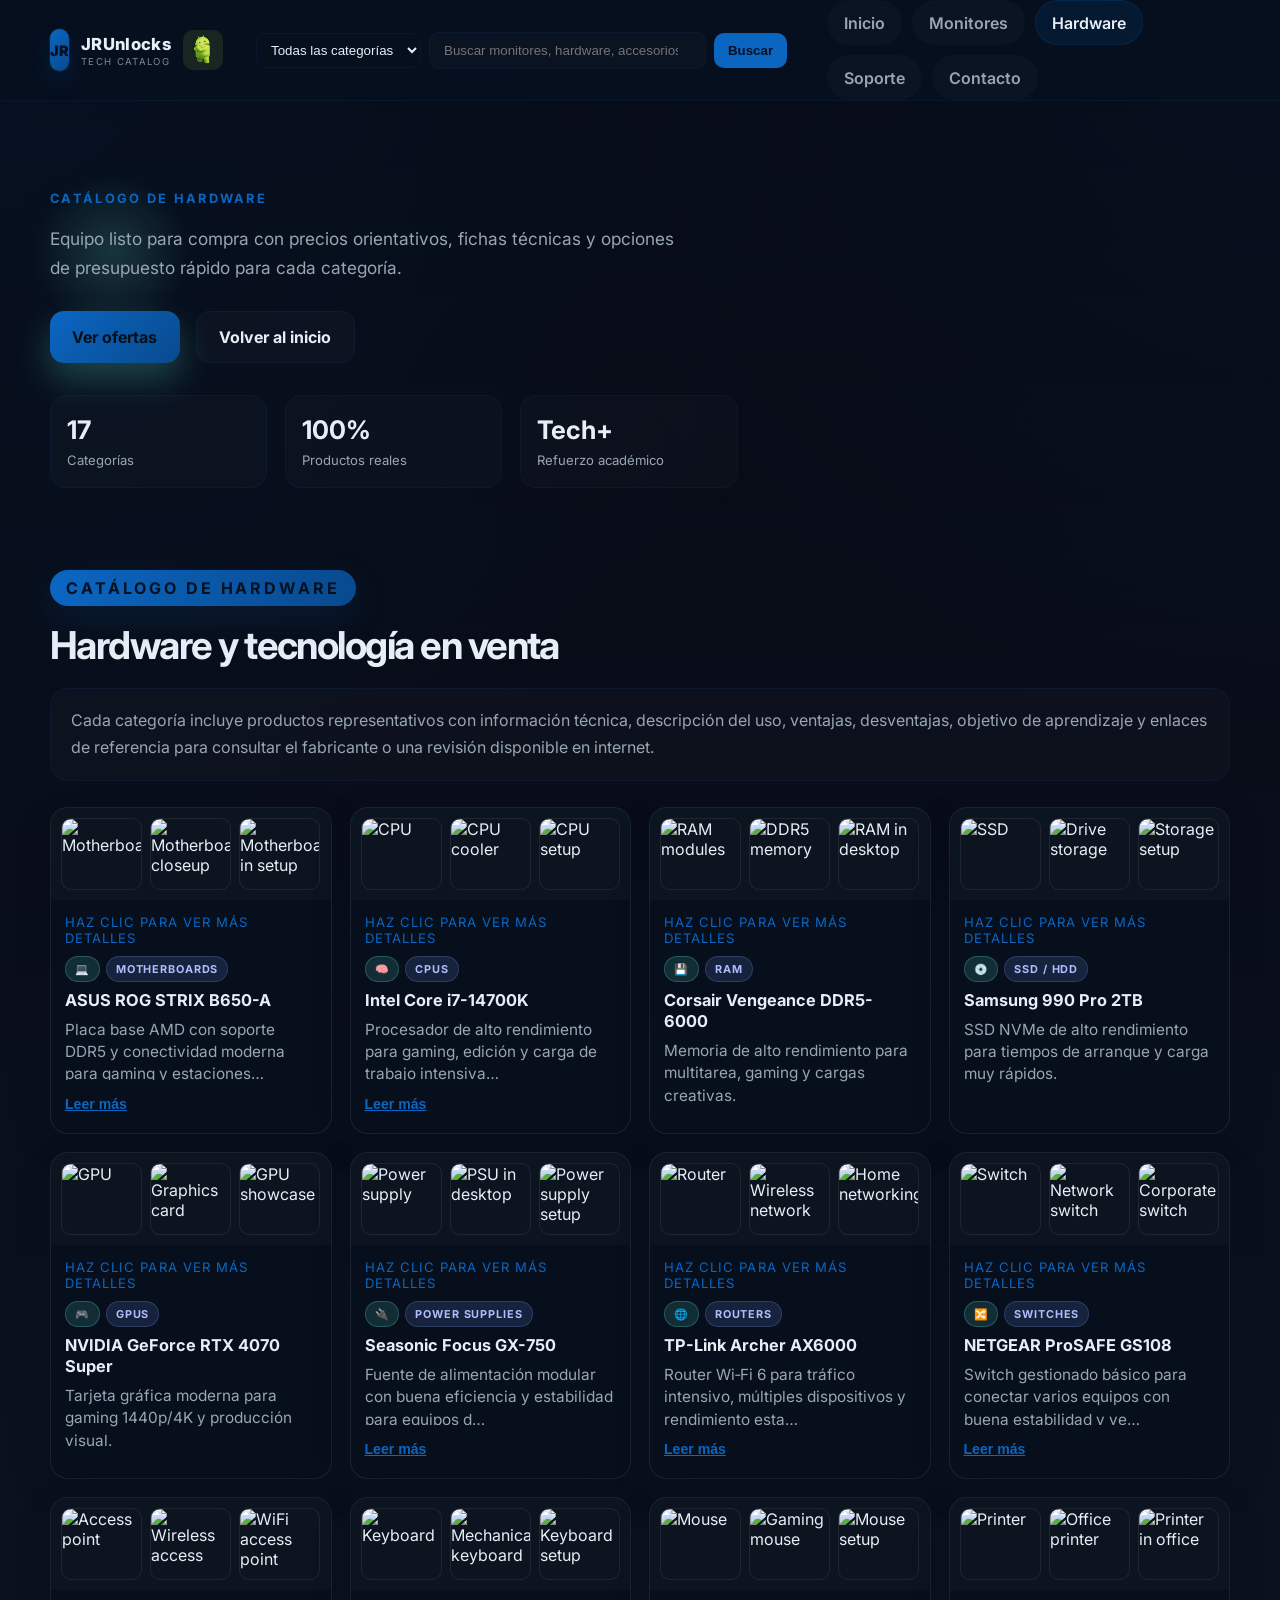
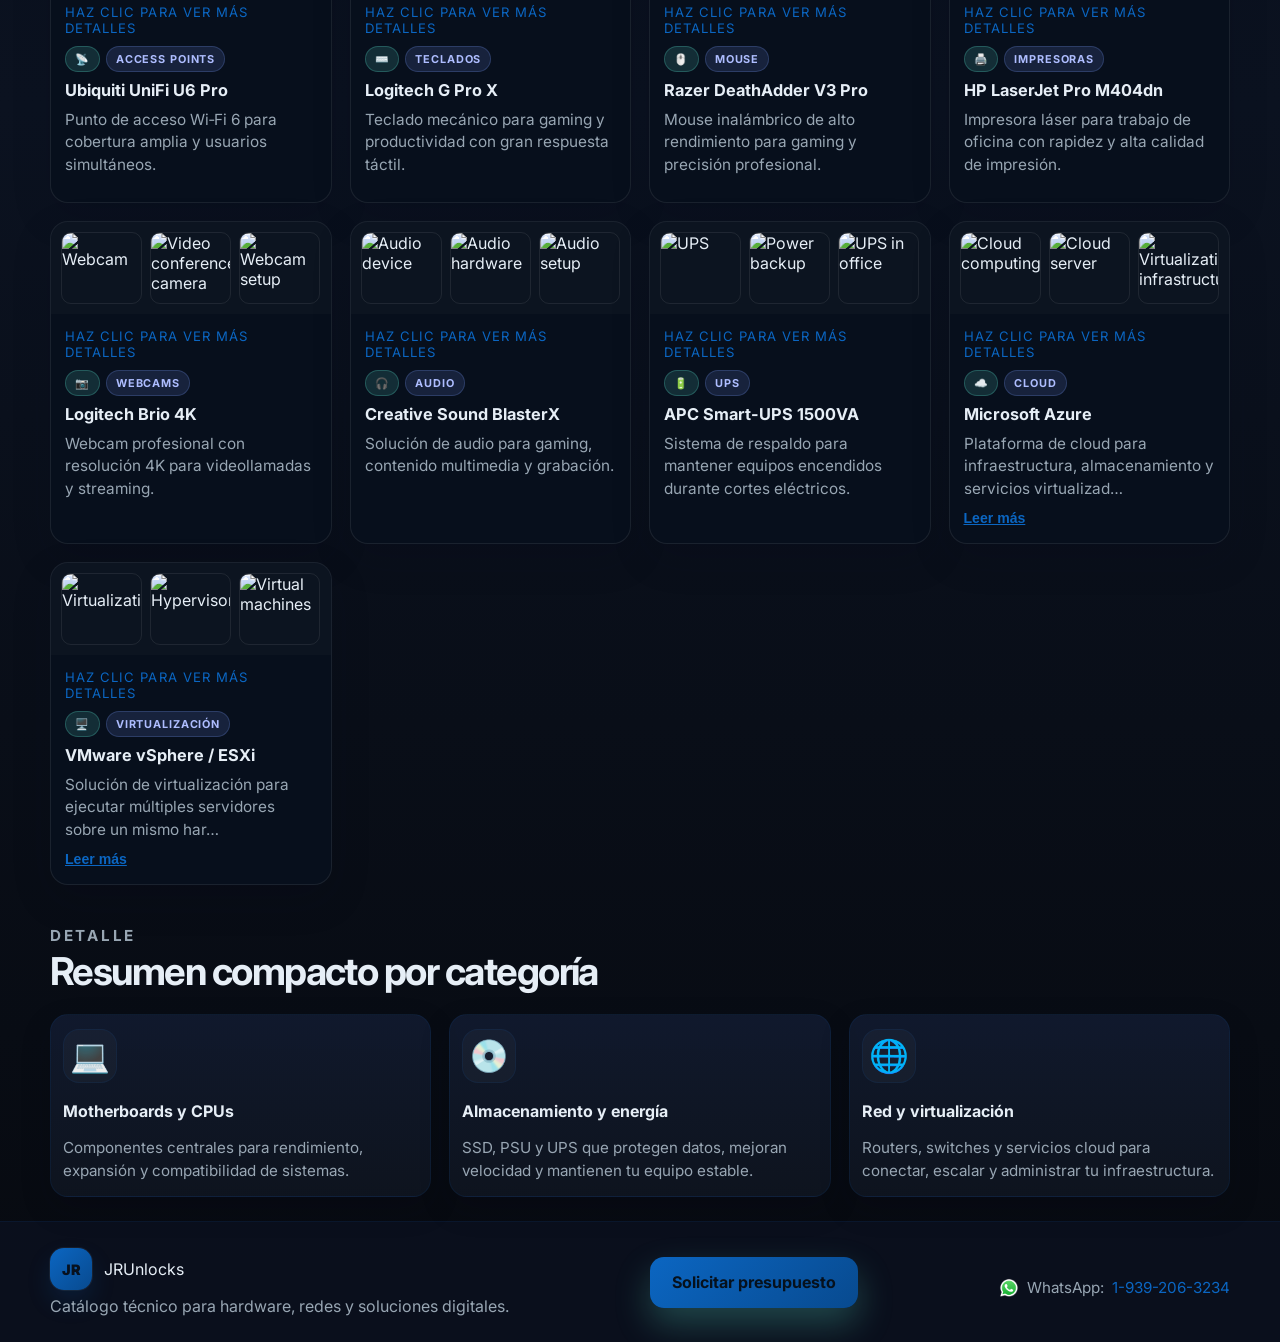
==== commit 70929b01: "Add files via upload" ====
--- a/hardware.html
+++ b/hardware.html
@@ -25,16 +25,26 @@
             <span class="brand-name">JRUnlocks</span>
             <span class="brand-tag">Tech Catalog</span>
           </span>
+          <img src="assets/icons/ANDROID.png" alt="Logo" class="brand-icon" />
         </div>
+
+        <form class="site-search" role="search" action="#">
+          <select class="search-cats" aria-label="Categoría">
+            <option value="all">Todas las categorías</option>
+            <option value="monitores">Monitores</option>
+            <option value="hardware">Hardware</option>
+            <option value="soporte">Soporte</option>
+          </select>
+          <input class="search-input" type="search" placeholder="Buscar monitores, hardware, accesorios..." aria-label="Buscar" />
+          <button class="search-btn" type="submit">Buscar</button>
+        </form>
+
         <nav class="nav-links" aria-label="Navegación principal">
           <a href="index.html" class="nav-item">Inicio</a>
           <a href="monitores.html" class="nav-item">Monitores</a>
           <a href="hardware.html" class="nav-item active">Hardware</a>
+          <a href="soporte.html" class="nav-item">Soporte</a>
           <a href="#contacto" class="nav-item">Contacto</a>
-          <div class="nav-actions">
-            <a href="#" class="login-btn">Log In</a>
-            <a href="#" class="signup-btn">Sign Up</a>
-          </div>
         </nav>
       </div>
     </header>
@@ -44,13 +54,13 @@
         <div class="container hero-inner">
           <div class="hero-copy">
             <p class="eyebrow">Catálogo de hardware</p>
-            <h1>Componentes, periféricos y soluciones técnicas</h1>
+            
             <p class="lead">
-              Este catálogo reúne los principales productos de tecnología para equipos de
-              escritorio, infraestructura, redes, seguridad, almacenamiento y productividad.
+              Equipo listo para compra con precios orientativos, fichas técnicas y opciones de
+              presupuesto rápido para cada categoría.
             </p>
             <div class="hero-actions">
-              <a class="button primary" href="#catalogo-hardware">Ver categorías</a>
+              <a class="button primary" href="#catalogo-hardware">Ver ofertas</a>
               <a class="button secondary" href="index.html">Volver al inicio</a>
             </div>
             <ul class="stats" aria-label="Estadísticas del hardware">
@@ -60,85 +70,14 @@
             </ul>
           </div>
 
-          <div class="hero-card" aria-label="Categorías principales">
-            <div class="mini-card">
-              <span class="mini-label">Categorías clave</span>
-              <h3>Motherboards, CPUs, GPUs y redes</h3>
-            </div>
-            <div class="mini-grid">
-              <div><span>Motherboards</span><strong>Intel / AMD</strong></div>
-              <div><span>CPUs</span><strong>Desktop / Server</strong></div>
-              <div><span>Storage</span><strong>SSD / HDD</strong></div>
-              <div><span>Networking</span><strong>Routers / Switches</strong></div>
-            </div>
-          </div>
-        </div>
-      </section>
-
-      <section class="compare-section">
-        <div class="container">
-          <div class="section-heading">
-            <p class="eyebrow">Comparación rápida</p>
-            <h2>Más productos por categoría</h2>
-          </div>
-
-          <div class="compare-grid">
-            <article class="compare-card">
-              <div class="compare-header">
-                <span class="icon">💻</span>
-                <h3>Motherboards</h3>
-              </div>
-              <ul class="compare-list">
-                <li><strong>ASUS ROG STRIX B650-A</strong><span>AM5 • DDR5 • Wi‑Fi • ideal para gaming y creación.</span></li>
-                <li><strong>MSI MPG B650 Carbon WiFi</strong><span>Expansión potente • VRM fuerte • excelente para overclock.</span></li>
-                <li><strong>Gigabyte X670E Aorus Elite</strong><span>Alta compatibilidad • conectividad premium • estación de trabajo.</span></li>
-              </ul>
-            </article>
-
-            <article class="compare-card">
-              <div class="compare-header">
-                <span class="icon">🧠</span>
-                <h3>CPUs / GPUs</h3>
-              </div>
-              <ul class="compare-list">
-                <li><strong>Intel Core i7-14700K</strong><span>20 núcleos • edición y gaming • rendimiento alto.</span></li>
-                <li><strong>AMD Ryzen 9 7900X</strong><span>12 núcleos • multitarea • eficiencia muy buena.</span></li>
-                <li><strong>NVIDIA RTX 4070 Super</strong><span>Ray tracing • 12 GB GDDR6X • visual premium.</span></li>
-              </ul>
-            </article>
-
-            <article class="compare-card">
-              <div class="compare-header">
-                <span class="icon">🌐</span>
-                <h3>Networking</h3>
-              </div>
-              <ul class="compare-list">
-                <li><strong>TP-Link Archer AX6000</strong><span>Wi‑Fi 6 • cobertura alta • hogares y oficinas.</span></li>
-                <li><strong>NETGEAR GS108</strong><span>Switch Gigabit • simple y confiable • redes pequeñas.</span></li>
-                <li><strong>Ubiquiti U6 Pro</strong><span>Access Point • Wi‑Fi 6 • densidad de usuarios.</span></li>
-              </ul>
-            </article>
-
-            <article class="compare-card">
-              <div class="compare-header">
-                <span class="icon">☁️</span>
-                <h3>Cloud / Virtualización</h3>
-              </div>
-              <ul class="compare-list">
-                <li><strong>Microsoft Azure</strong><span>IaaS/PaaS/SaaS • escalabilidad global • servicios cloud.</span></li>
-                <li><strong>VMware vSphere</strong><span>Virtualización • consolidación de servidores • máquinas virtuales.</span></li>
-                <li><strong>Hyper-V</strong><span>Virtualización integrada en Windows • entorno empresarial.</span></li>
-              </ul>
-            </article>
-          </div>
         </div>
       </section>
 
       <section id="catalogo-hardware" class="catalogue">
         <div class="container">
           <div class="section-heading">
-            <p class="eyebrow">Catálogo</p>
-            <h2>Hardware y tecnología</h2>
+            <p class="eyebrow featured">Catálogo de hardware</p>
+            <h2>Hardware y tecnología en venta</h2>
           </div>
 
           <div class="catalog-summary">
@@ -149,6 +88,7 @@
             </p>
           </div>
 
+
           <div class="monitor-grid">
             <article class="monitor-card">
               <div class="product-gallery">
@@ -1009,7 +949,57 @@
           </div>
         </div>
       </section>
+
+      <section class="compare-section compare-small">
+        <div class="container">
+          <div class="section-heading">
+            <p class="eyebrow">Detalle</p>
+            <h2>Resumen compacto por categoría</h2>
+          </div>
+          <div class="compare-grid">
+            <article class="compare-card">
+              <div class="compare-header">
+                <span class="icon">💻</span>
+                <h3>Motherboards y CPUs</h3>
+              </div>
+              <p>Componentes centrales para rendimiento, expansión y compatibilidad de sistemas.</p>
+            </article>
+            <article class="compare-card">
+              <div class="compare-header">
+                <span class="icon">💿</span>
+                <h3>Almacenamiento y energía</h3>
+              </div>
+              <p>SSD, PSU y UPS que protegen datos, mejoran velocidad y mantienen tu equipo estable.</p>
+            </article>
+            <article class="compare-card">
+              <div class="compare-header">
+                <span class="icon">🌐</span>
+                <h3>Red y virtualización</h3>
+              </div>
+              <p>Routers, switches y servicios cloud para conectar, escalar y administrar tu infraestructura.</p>
+            </article>
+          </div>
+        </div>
+      </section>
     </main>
+
+    <div class="product-modal" id="product-modal" aria-hidden="true" role="dialog" aria-labelledby="modal-title">
+      <div class="modal-panel">
+        <button class="modal-close" type="button" aria-label="Cerrar detalles">×</button>
+        <div class="modal-header">
+          <h2 class="modal-title" id="modal-title"></h2>
+          <p class="modal-summary"></p>
+        </div>
+        <div class="modal-content">
+          <div class="modal-grid"></div>
+          <div class="modal-copy"></div>
+          <div class="modal-actions">
+            <a class="button primary" id="modal-buy" href="#">Consultar precio</a>
+            <button class="button secondary" id="modal-close-action" type="button">Cerrar</button>
+          </div>
+        </div>
+      </div>
+    </div>
 
     <footer id="contacto" class="footer">
       <div class="container footer-inner">
@@ -1021,7 +1011,179 @@
           <p>Catálogo técnico para hardware, redes y soluciones digitales.</p>
         </div>
         <a class="button primary" href="mailto:ventas@jrunlocks.com">Solicitar presupuesto</a>
+        <p style="margin:0.7rem 0 0;color:var(--muted);font-size:0.95rem;display:flex;align-items:center;gap:8px;">
+          <img src="assets/icons/whatsapp.png" alt="WhatsApp" width="20" height="20" />
+          WhatsApp: <a href="https://wa.me/19392063234" style="color:var(--primary);text-decoration:none;">1-939-206-3234</a>
+        </p>
       </div>
     </footer>
+    <script>
+      document.addEventListener('DOMContentLoaded', function () {
+        document.body.classList.add('ready');
+
+        var maxChars = 80;
+        var targets = document.querySelectorAll('.summary, .description');
+        targets.forEach(function (paragraph) {
+          var text = paragraph.textContent.trim();
+          if (text.length <= maxChars) return;
+          paragraph.dataset.fullText = text;
+          paragraph.textContent = text.slice(0, maxChars).trim() + '…';
+          paragraph.classList.add('truncated-text');
+
+          var button = document.createElement('button');
+          button.type = 'button';
+          button.className = 'read-more-btn';
+          button.textContent = 'Leer más';
+
+          button.addEventListener('click', function () {
+            var expanded = paragraph.dataset.expanded === 'true';
+            if (!expanded) {
+              paragraph.textContent = paragraph.dataset.fullText;
+              paragraph.dataset.expanded = 'true';
+              button.textContent = 'Leer menos';
+              paragraph.classList.remove('truncated-text');
+            } else {
+              paragraph.textContent = paragraph.dataset.fullText.slice(0, maxChars).trim() + '…';
+              paragraph.dataset.expanded = 'false';
+              button.textContent = 'Leer más';
+              paragraph.classList.add('truncated-text');
+            }
+          });
+
+          paragraph.insertAdjacentElement('afterend', button);
+        });
+
+        var priceSamples = [
+          'Desde $329',
+          'Desde $199',
+          'Desde $129',
+          'Desde $179',
+          'Desde $349',
+          'Desde $229',
+          'Desde $99',
+          'Desde $89',
+          'Desde $149',
+          'Desde $279',
+          'Desde $159',
+          'Desde $119',
+          'Desde $69',
+          'Desde $219',
+          'Desde $189',
+          'Desde $139',
+          'Desde $249'
+        ];
+
+        document.querySelectorAll('.monitor-card').forEach(function (card, index) {
+          var body = card.querySelector('.monitor-body');
+          var infoGrid = body.querySelector('.info-grid');
+          if (!infoGrid) return;
+
+          var cta = document.createElement('div');
+          cta.className = 'product-cta';
+
+          var price = document.createElement('span');
+          price.className = 'price-tag';
+          price.textContent = priceSamples[index % priceSamples.length];
+
+          var button = document.createElement('button');
+          button.type = 'button';
+          button.className = 'button secondary small';
+          button.textContent = 'Consultar precio';
+          button.addEventListener('click', function (event) {
+            event.stopPropagation();
+            window.location.href = 'mailto:ventas@jrunlocks.com?subject=Consulta%20de%20precio%20de%20producto';
+          });
+
+          cta.appendChild(price);
+          cta.appendChild(button);
+          infoGrid.insertAdjacentElement('afterend', cta);
+
+          card.addEventListener('click', function (event) {
+            if (event.target.closest('button')) return;
+            openProductModal(card);
+          });
+        });
+
+        var modal = document.getElementById('product-modal');
+        var modalTitle = modal.querySelector('.modal-title');
+        var modalSummary = modal.querySelector('.modal-summary');
+        var modalGrid = modal.querySelector('.modal-grid');
+        var modalCopy = modal.querySelector('.modal-copy');
+        var modalBuy = document.getElementById('modal-buy');
+        var modalClose = modal.querySelector('.modal-close');
+        var modalCloseAction = document.getElementById('modal-close-action');
+
+        function openProductModal(card) {
+          var title = card.querySelector('h3').textContent;
+          var summary = card.querySelector('.summary').textContent;
+          var price = card.querySelector('.price-tag')?.textContent || 'Consultar precio';
+
+          modalTitle.textContent = title;
+          modalSummary.textContent = summary;
+          modalGrid.innerHTML = '';
+          modalCopy.innerHTML = '';
+
+          card.querySelectorAll('.info-grid div').forEach(function (item) {
+            var label = item.querySelector('label').textContent;
+            var value = item.querySelector('p').textContent;
+            var entry = document.createElement('div');
+            entry.innerHTML = '<label>' + label + '</label><p>' + value + '</p>';
+            modalGrid.appendChild(entry);
+          });
+
+          var specs = card.querySelectorAll('.detail-block');
+          specs.forEach(function (block) {
+            var heading = block.querySelector('h4')?.textContent || '';
+            var content = block.querySelector('p');
+            var list = block.querySelector('ul');
+            if (heading && content) {
+              var paragraph = document.createElement('div');
+              paragraph.innerHTML = '<strong>' + heading + '</strong><p>' + content.textContent + '</p>';
+              modalCopy.appendChild(paragraph);
+            }
+            if (list) {
+              var ul = document.createElement('ul');
+              ul.style.paddingLeft = '18px';
+              ul.style.margin = '0';
+              ul.style.color = 'var(--muted)';
+              list.querySelectorAll('li').forEach(function (li) {
+                var liCopy = document.createElement('li');
+                liCopy.textContent = li.textContent;
+                ul.appendChild(liCopy);
+              });
+              modalCopy.appendChild(ul);
+            }
+          });
+
+          modalBuy.href = 'mailto:ventas@jrunlocks.com?subject=Consulta%20de%20precio%20de%20' + encodeURIComponent(title);
+          modal.classList.add('active');
+          modal.setAttribute('aria-hidden', 'false');
+        }
+
+        function closeProductModal() {
+          modal.classList.remove('active');
+          modal.setAttribute('aria-hidden', 'true');
+        }
+
+        modalClose.addEventListener('click', closeProductModal);
+        modalCloseAction.addEventListener('click', closeProductModal);
+        modal.addEventListener('click', function (event) {
+          if (event.target === modal) {
+            closeProductModal();
+          }
+        });
+
+      });
+    </script>
+    <script>
+      document.addEventListener('DOMContentLoaded', function () {
+        document.body.classList.add('ready');
+        document.body.classList.remove('fade-out');
+      });
+      window.addEventListener('pageshow', function () {
+        document.body.classList.add('ready');
+        document.body.classList.remove('fade-out');
+      });
+    </script>
   </body>
 </html>
--- a/styles.css
+++ b/styles.css
@@ -1,18 +1,18 @@
 :root {
-  --bg: #07111f;
-  --bg-soft: #0d1b2a;
-  --panel: rgba(14, 22, 36, 0.8);
-  --panel-strong: #12243d;
-  --card: #0d1827;
-  --card-alt: #0b1523;
-  --text: #edf5ff;
-  --muted: #bfd0ea;
-  --primary: #6ee7d8;
-  --secondary: #7aa7ff;
-  --accent: #f7c65f;
-  --line: rgba(190, 214, 255, 0.12);
-  --shadow: 0 28px 70px rgba(2, 6, 23, 0.52);
-  --glow: rgba(110, 231, 216, 0.22);
+  --bg: #0b1220;
+  --bg-soft: #0e1626;
+  --panel: rgba(10, 16, 28, 0.88);
+  --panel-strong: #0b1320;
+  --card: #0f1724;
+  --card-alt: #131926;
+  --text: #e6eef6;
+  --muted: #98a6b3;
+  --primary: #0b66c2;
+  --secondary: #084a8f;
+  --accent: #0b66c2;
+  --line: rgba(11, 102, 194, 0.10);
+  --shadow: 0 28px 70px rgba(2, 12, 35, 0.72);
+  --glow: rgba(11, 102, 194, 0.16);
 }
 
 * {
@@ -27,10 +27,20 @@
   margin: 0;
   font-family: "Inter", sans-serif;
   background:
-    radial-gradient(circle at top left, rgba(110, 231, 216, 0.18), transparent 28%),
-    radial-gradient(circle at top right, rgba(122, 167, 255, 0.2), transparent 24%),
-    linear-gradient(180deg, #07111f 0%, #0b1220 58%, #091521 100%);
+    radial-gradient(circle at top left, rgba(11, 102, 194, 0.08), transparent 28%),
+    radial-gradient(circle at top right, rgba(11, 102, 194, 0.06), transparent 24%),
+    linear-gradient(180deg, #060913 0%, #0b1220 58%, #070a10 100%);
   color: var(--text);
+  opacity: 0;
+  transition: opacity 0.35s ease;
+}
+
+body.ready {
+  opacity: 1;
+}
+
+body.fade-out {
+  opacity: 0;
 }
 
 img {
@@ -60,11 +70,57 @@
   gap: 24px;
 }
 
+.site-search {
+  display: flex;
+  align-items: center;
+  gap: 8px;
+  flex: 1 1 60%;
+  max-width: 820px;
+  margin: 0 16px;
+}
+
+.search-cats {
+  background: transparent;
+  color: var(--text);
+  border: 1px solid var(--line);
+  padding: 8px 10px;
+  border-radius: 8px;
+  min-width: 150px;
+}
+
+.search-input {
+  flex: 1;
+  padding: 10px 14px;
+  border-radius: 10px;
+  border: 1px solid var(--line);
+  background: rgba(255, 255, 255, 0.02);
+  color: var(--text);
+}
+
+.search-btn {
+  background: var(--primary);
+  color: #07111f;
+  border: none;
+  padding: 10px 14px;
+  border-radius: 10px;
+  font-weight: 700;
+  cursor: pointer;
+}
+
 .brand {
   display: inline-flex;
   align-items: center;
   gap: 12px;
   color: var(--text);
+}
+
+.brand-icon {
+  width: 40px;
+  height: 40px;
+  object-fit: contain;
+  border-radius: 10px;
+  background: rgba(164, 198, 57, 0.12);
+  padding: 5px;
 }
 
 .brand-copy {
@@ -123,9 +179,9 @@
 
 .nav-item:hover,
 .nav-item.active {
-  background: rgba(122, 167, 255, 0.12);
+  background: rgba(11, 102, 194, 0.12);
   color: var(--text);
-  border-color: rgba(122, 167, 255, 0.2);
+  border-color: rgba(11, 102, 194, 0.18);
 }
 
 .nav-actions {
@@ -221,6 +277,18 @@
   font-weight: 700;
 }
 
+.eyebrow.featured {
+  display: inline-block;
+  padding: 8px 16px;
+  border-radius: 999px;
+  background: linear-gradient(90deg, var(--primary), var(--secondary));
+  color: #07111f;
+  font-size: 1rem;
+  letter-spacing: 0.18em;
+  box-shadow: 0 12px 36px var(--glow);
+  transform: translateY(-2px);
+}
+
 h1 {
   margin: 0;
   font-size: clamp(2.4rem, 4vw, 4.4rem);
@@ -241,6 +309,133 @@
   flex-wrap: wrap;
   gap: 16px;
   margin-top: 28px;
+}
+
+.monitor-card {
+  cursor: pointer;
+}
+
+.product-modal {
+  position: fixed;
+  inset: 0;
+  display: grid;
+  place-items: center;
+  padding: 24px;
+  background: rgba(3, 10, 24, 0.85);
+  opacity: 0;
+  pointer-events: none;
+  transition: opacity 0.25s ease;
+  z-index: 50;
+}
+
+.product-modal.active {
+  opacity: 1;
+  pointer-events: auto;
+}
+
+.modal-panel {
+  width: min(980px, 100%);
+  max-height: 90vh;
+  overflow-y: auto;
+  border-radius: 28px;
+  background: rgba(11, 18, 32, 0.98);
+  border: 1px solid rgba(255, 255, 255, 0.08);
+  box-shadow: 0 28px 80px rgba(0, 0, 0, 0.45);
+  padding: 28px;
+}
+
+.modal-close {
+  border: none;
+  background: rgba(255, 255, 255, 0.06);
+  color: var(--text);
+  width: 44px;
+  height: 44px;
+  border-radius: 50%;
+  font-size: 1.5rem;
+  line-height: 1;
+  position: absolute;
+  top: 24px;
+  right: 24px;
+  cursor: pointer;
+}
+
+.modal-header {
+  display: grid;
+  gap: 10px;
+  margin-bottom: 18px;
+}
+
+.modal-title {
+  margin: 0;
+  font-size: clamp(1.8rem, 2.5vw, 2.8rem);
+}
+
+.modal-summary {
+  margin: 0;
+  color: var(--muted);
+  line-height: 1.7;
+}
+
+.modal-content {
+  display: grid;
+  gap: 22px;
+}
+
+.modal-grid {
+  display: grid;
+  grid-template-columns: repeat(auto-fit, minmax(130px, 1fr));
+  gap: 14px;
+  margin-top: 14px;
+}
+
+.modal-grid div {
+  background: rgba(255, 255, 255, 0.03);
+  border: 1px solid rgba(255, 255, 255, 0.08);
+  border-radius: 14px;
+  padding: 14px 16px;
+}
+
+.modal-grid label {
+  display: block;
+  margin-bottom: 6px;
+  color: var(--muted);
+  font-size: 0.72rem;
+  text-transform: uppercase;
+  letter-spacing: 0.08em;
+}
+
+.modal-grid p,
+.modal-copy p {
+  margin: 0;
+  color: var(--muted);
+  line-height: 1.7;
+}
+
+.modal-copy {
+  display: grid;
+  gap: 12px;
+}
+
+.modal-actions {
+  display: flex;
+  flex-wrap: wrap;
+  gap: 12px;
+  margin-top: 20px;
+}
+
+.modal-actions .button {
+  border-radius: 14px;
+}
+
+@media (max-width: 760px) {
+  .modal-panel {
+    padding: 20px;
+  }
+
+  .modal-close {
+    top: 18px;
+    right: 18px;
+  }
 }
 
 .button {
@@ -371,47 +566,47 @@
 }
 
 .featured-product {
-  padding: 42px 0 18px;
+  padding: 32px 0 14px;
 }
 
 .detail-card {
   display: grid;
-  grid-template-columns: 300px 1fr;
-  gap: 28px;
+  grid-template-columns: 220px 1fr;
+  gap: 16px;
   background: linear-gradient(180deg, rgba(20, 33, 61, 0.96), rgba(14, 21, 34, 0.98));
   border: 1px solid var(--line);
-  border-radius: 28px;
-  padding: 24px;
+  border-radius: 20px;
+  padding: 16px;
   box-shadow: var(--shadow);
 }
 
 .detail-visual {
   display: grid;
   place-items: center;
-  min-height: 260px;
-  border-radius: 22px;
+  min-height: 160px;
+  border-radius: 18px;
   background: radial-gradient(circle at top, rgba(94, 234, 212, 0.18), rgba(5, 10, 18, 0.75));
   border: 1px solid var(--line);
-  font-size: 5rem;
+  font-size: 3rem;
 }
 
 .detail-info {
   display: grid;
-  gap: 18px;
+  gap: 14px;
 }
 
 .detail-badges {
   display: flex;
   flex-wrap: wrap;
-  gap: 10px;
+  gap: 8px;
 }
 
 .badge {
   display: inline-flex;
   align-items: center;
-  padding: 7px 12px;
+  padding: 6px 10px;
   border-radius: 999px;
-  font-size: 0.72rem;
+  font-size: 0.68rem;
   letter-spacing: 0.08em;
   text-transform: uppercase;
   font-weight: 700;
@@ -422,7 +617,7 @@
 
 .detail-info h3 {
   margin: 0;
-  font-size: clamp(1.8rem, 3vw, 2.6rem);
+  font-size: clamp(1.5rem, 2.5vw, 2rem);
   letter-spacing: -0.04em;
 }
 
@@ -519,56 +714,109 @@
   margin: 0;
 }
 
+.hardware-guide {
+  margin-bottom: 26px;
+}
+
+.guide-list {
+  margin: 16px 0 0;
+  padding-left: 18px;
+  display: grid;
+  gap: 10px;
+  color: var(--muted);
+}
+
+.guide-list li {
+  list-style-type: disc;
+  margin-left: 12px;
+}
+
+.guide-list strong {
+  color: var(--text);
+}
+
 .monitor-grid,
 .attribute-grid {
   display: grid;
-  grid-template-columns: repeat(auto-fit, minmax(320px, 1fr));
-  gap: 22px;
+  grid-template-columns: repeat(auto-fit, minmax(260px, 1fr));
+  gap: 18px;
 }
 
 .monitor-card,
 .attribute-card {
+  display: grid;
+  grid-template-rows: auto 1fr;
   overflow: hidden;
-  border-radius: 22px;
-  border: 1px solid var(--line);
-  background: linear-gradient(180deg, rgba(17, 26, 46, 0.95), rgba(14, 20, 31, 0.98));
-  box-shadow: 0 12px 30px rgba(2, 6, 23, 0.18);
+  border-radius: 18px;
+  border: 1px solid rgba(255, 255, 255, 0.08);
+  background: rgba(8, 16, 29, 0.95);
+  box-shadow: 0 14px 40px rgba(1, 10, 25, 0.14);
+  transition: transform 0.2s ease, border-color 0.2s ease;
+}
+
+.monitor-card:hover,
+.attribute-card:hover {
+  transform: translateY(-3px);
+  border-color: rgba(110, 231, 216, 0.18);
+}
+
+.monitor-card {
+  overflow: hidden;
 }
 
 .product-gallery {
   display: grid;
   grid-template-columns: repeat(3, minmax(0, 1fr));
   gap: 8px;
-  padding: 12px 12px 0;
+  padding: 10px;
+  background: rgba(255, 255, 255, 0.02);
 }
 
 .product-gallery img {
   width: 100%;
-  height: 100px;
+  height: 72px;
   object-fit: cover;
   display: block;
-  border-radius: 12px;
-  border: 1px solid var(--line);
+  border-radius: 10px;
+  border: 1px solid rgba(255, 255, 255, 0.08);
 }
 
 .monitor-body,
 .attribute-card {
-  padding: 18px 18px 20px;
+  padding: 14px 14px 16px;
+  position: relative;
+}
+
+.monitor-body::before {
+  content: "Haz clic para ver más detalles";
+  display: block;
+  margin-bottom: 10px;
+  color: var(--primary);
+  font-size: 0.82rem;
+  letter-spacing: 0.08em;
+  text-transform: uppercase;
+}
+
+.monitor-card .info-grid,
+.monitor-card .detail-block,
+.monitor-card .product-cta {
+  display: none !important;
 }
 
 .meta-row {
   display: flex;
   flex-wrap: wrap;
-  gap: 8px;
-  margin-bottom: 10px;
+  gap: 6px;
+  margin-bottom: 8px;
 }
 
 .tech-tag {
-  display: inline-block;
-  padding: 7px 10px;
+  display: inline-flex;
+  align-items: center;
+  padding: 5px 9px;
   border-radius: 999px;
-  background: rgba(94, 234, 212, 0.12);
-  border: 1px solid rgba(94, 234, 212, 0.28);
+  background: rgba(94, 234, 212, 0.14);
+  border: 1px solid rgba(94, 234, 212, 0.24);
   color: var(--primary);
   font-size: 0.68rem;
   font-weight: 700;
@@ -577,35 +825,83 @@
 }
 
 .tech-tag.alt {
-  background: rgba(124, 156, 255, 0.12);
-  border-color: rgba(124, 156, 255, 0.25);
+  background: rgba(124, 156, 255, 0.14);
+  border-color: rgba(124, 156, 255, 0.22);
   color: #aebdff;
 }
 
 .monitor-body h3,
 .attribute-card h3 {
+  margin: 0 0 8px;
+  font-size: 1.02rem;
+  line-height: 1.3;
+}
+
+.summary {
   margin: 0 0 10px;
-  font-size: 1.18rem;
-  line-height: 1.35;
-}
-
-.summary {
-  margin: 0 0 14px;
-  color: var(--muted);
-  line-height: 1.65;
+  color: var(--muted);
+  line-height: 1.45;
+  font-size: 0.96rem;
+}
+
+.truncated-text {
+  max-height: 3.8rem;
+  overflow: hidden;
+}
+
+.read-more-btn {
+  display: inline-flex;
+  align-items: center;
+  gap: 0.25rem;
+  margin-top: 6px;
+  border: none;
+  background: transparent;
+  color: var(--primary);
+  font-weight: 700;
+  text-decoration: underline;
+  cursor: pointer;
+  padding: 0;
+  font-size: 0.88rem;
+}
+
+.read-more-btn:hover {
+  color: var(--secondary);
+}
+
+.product-cta {
+  display: flex;
+  align-items: center;
+  justify-content: space-between;
+  gap: 12px;
+  margin-top: 12px;
+  padding: 14px 16px;
+  border-radius: 16px;
+  background: rgba(110, 231, 216, 0.08);
+  border: 1px solid rgba(110, 231, 216, 0.18);
+}
+
+.price-tag {
+  color: var(--text);
+  font-weight: 800;
+  font-size: 1rem;
+}
+
+.button.small {
+  padding: 0.65rem 1rem;
+  font-size: 0.78rem;
 }
 
 .info-grid {
   display: grid;
-  grid-template-columns: repeat(2, minmax(120px, 1fr));
-  gap: 12px;
-  margin-bottom: 15px;
+  grid-template-columns: repeat(2, minmax(110px, 1fr));
+  gap: 10px;
+  margin-bottom: 14px;
 }
 
 .info-grid div {
-  background: rgba(255, 255, 255, 0.02);
-  border: 1px solid var(--line);
-  border-radius: 12px;
+  background: rgba(255, 255, 255, 0.03);
+  border: 1px solid rgba(255, 255, 255, 0.08);
+  border-radius: 10px;
   padding: 10px 12px;
 }
 
@@ -691,14 +987,105 @@
   box-shadow: 0 12px 30px rgba(2, 6, 23, 0.18);
 }
 
-.compare-header {
-  display: flex;
-  align-items: center;
-  gap: 12px;
-  margin-bottom: 14px;
-}
-
-.compare-header .icon {
+  .compare-section.compare-small {
+    padding: 10px 0 24px;
+  }
+
+  .compare-section.compare-small .compare-card {
+    padding: 14px 12px;
+    border-radius: 18px;
+  }
+
+  .compare-section.compare-small .compare-header h3 {
+    font-size: 1rem;
+  }
+
+  .compare-section.compare-small p {
+    margin: 0;
+    color: var(--muted);
+    font-size: 0.95rem;
+    line-height: 1.5;
+  }
+
+    border: 1px solid rgba(255, 255, 255, 0.1);
+    border-radius: 24px;
+    padding: 28px;
+    box-shadow: var(--shadow);
+  }
+
+  .form-grid {
+    display: grid;
+    grid-template-columns: repeat(2, minmax(0, 1fr));
+    gap: 18px;
+  }
+
+  .issue-form label {
+    display: grid;
+    gap: 10px;
+    font-weight: 600;
+    color: var(--muted);
+    font-size: 0.95rem;
+  }
+
+  .issue-form input,
+  .issue-form select,
+  .issue-form textarea {
+    width: 100%;
+    border-radius: 16px;
+    border: 1px solid rgba(255, 255, 255, 0.12);
+    background: rgba(255, 255, 255, 0.04);
+    color: var(--text);
+    padding: 14px 16px;
+    font: inherit;
+  }
+
+  .issue-form input[type="file"] {
+    padding: 10px 14px;
+    background: rgba(255, 255, 255, 0.02);
+  }
+
+  .issue-form small {
+    display: block;
+    margin-top: 6px;
+    color: var(--muted);
+    font-size: 0.84rem;
+  }
+
+  .issue-form input:focus,
+  .issue-form select:focus,
+  .issue-form textarea:focus {
+    outline: none;
+    border-color: var(--primary);
+    box-shadow: 0 0 0 3px rgba(110, 231, 216, 0.12);
+  }
+
+  .full-width {
+    grid-column: 1 / -1;
+  }
+
+  .form-actions {
+    display: flex;
+    flex-wrap: wrap;
+    gap: 12px;
+    align-items: center;
+  }
+
+  .form-note {
+    margin: 0;
+    color: var(--muted);
+    font-size: 0.95rem;
+  }
+
+  @media (max-width: 760px) {
+    .form-grid {
+      grid-template-columns: 1fr;
+    }
+
+    .support-form {
+      padding: 48px 0;
+    }
+  }
+
   margin: 0;
   width: 52px;
   height: 52px;
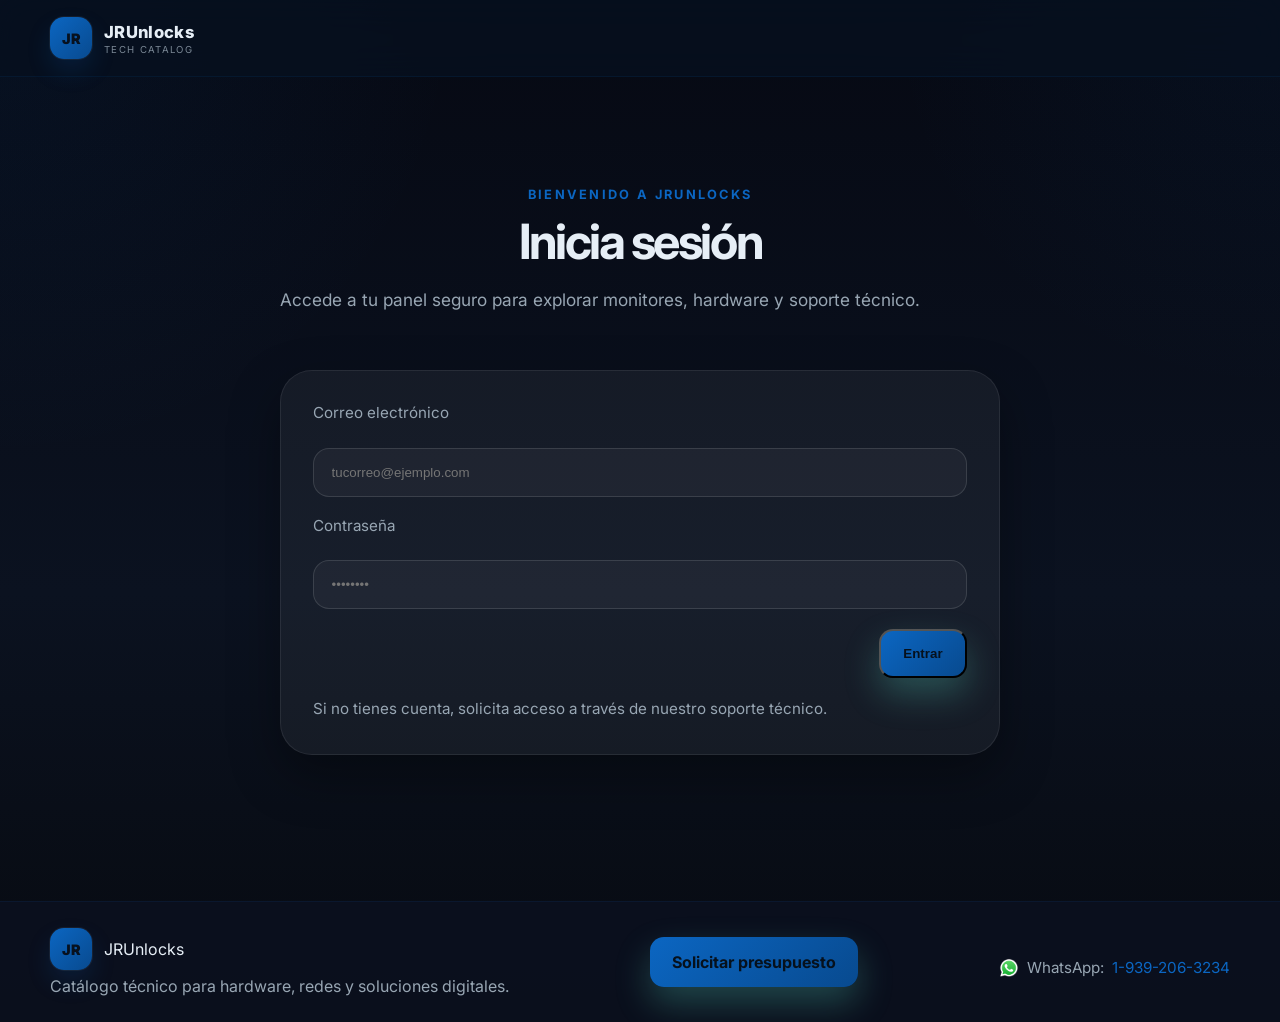
==== commit 83540236: "Add files via upload" ====
--- a/hardware.html
+++ b/hardware.html
@@ -15,8 +15,9 @@
       rel="stylesheet"
     />
     <link rel="stylesheet" href="styles.css" />
+    <script src="login.js" defer></script>
   </head>
-  <body>
+  <body onload="ensureLoggedIn('index.html')">
     <header class="topbar">
       <div class="container nav">
         <div class="brand" aria-label="JRUnlocks brand">
@@ -25,7 +26,6 @@
             <span class="brand-name">JRUnlocks</span>
             <span class="brand-tag">Tech Catalog</span>
           </span>
-          <img src="assets/icons/ANDROID.png" alt="Logo" class="brand-icon" />
         </div>
 
         <form class="site-search" role="search" action="#">
@@ -40,12 +40,13 @@
         </form>
 
         <nav class="nav-links" aria-label="Navegación principal">
-          <a href="index.html" class="nav-item">Inicio</a>
+          <a href="index.html" class="nav-item home-link">Inicio</a>
           <a href="monitores.html" class="nav-item">Monitores</a>
           <a href="hardware.html" class="nav-item active">Hardware</a>
           <a href="soporte.html" class="nav-item">Soporte</a>
-          <a href="#contacto" class="nav-item">Contacto</a>
+          <a href="contacto.html" class="nav-item">Contacto</a>
         </nav>
+        <button class="profile-avatar" type="button" onclick="window.location.href='perfil.html'" aria-label="Perfil de usuario"></button>
       </div>
     </header>
 
@@ -1001,7 +1002,7 @@
       </div>
     </div>
 
-    <footer id="contacto" class="footer">
+    <footer class="footer">
       <div class="container footer-inner">
         <div>
           <div class="brand footer-brand">
--- a/styles.css
+++ b/styles.css
@@ -31,7 +31,7 @@
     radial-gradient(circle at top right, rgba(11, 102, 194, 0.06), transparent 24%),
     linear-gradient(180deg, #060913 0%, #0b1220 58%, #070a10 100%);
   color: var(--text);
-  opacity: 0;
+  opacity: 1;
   transition: opacity 0.35s ease;
 }
 
@@ -77,6 +77,18 @@
   flex: 1 1 60%;
   max-width: 820px;
   margin: 0 16px;
+}
+
+body.login-home .site-search {
+  display: none;
+}
+
+body.login-home .nav-links {
+  display: none;
+}
+
+body.logged-in .nav-item.home-link {
+  display: none !important;
 }
 
 .search-cats {
@@ -163,6 +175,31 @@
   flex-wrap: wrap;
 }
 
+.profile-avatar {
+  width: 46px;
+  height: 46px;
+  border-radius: 50%;
+  border: 1px solid rgba(255, 255, 255, 0.12);
+  background: rgba(255, 255, 255, 0.08);
+  display: inline-flex;
+  align-items: center;
+  justify-content: center;
+  cursor: pointer;
+  transition: transform 0.2s ease, border-color 0.2s ease;
+}
+
+.profile-avatar img {
+  width: 100%;
+  height: 100%;
+  border-radius: 50%;
+  object-fit: cover;
+}
+
+.profile-avatar:hover {
+  transform: translateY(-1px);
+  border-color: rgba(11, 102, 194, 0.32);
+}
+
 .nav-item {
   display: inline-flex;
   align-items: center;
@@ -238,6 +275,167 @@
 
 .hero {
   padding: 90px 0 42px;
+}
+
+.login-screen {
+  min-height: calc(100vh - 76px);
+  display: grid;
+  align-items: center;
+  padding: 80px 0 120px;
+}
+
+.login-inner {
+  display: grid;
+  gap: 2.4rem;
+  max-width: 720px;
+  margin: 0 auto;
+}
+
+.login-copy {
+  text-align: center;
+}
+
+.login-copy .eyebrow {
+  display: inline-flex;
+  margin-bottom: 0.85rem;
+}
+
+.login-copy h1 {
+  font-size: clamp(2.6rem, 3.8vw, 4.4rem);
+  margin: 0;
+  line-height: 1.05;
+}
+
+.login-card {
+  padding: 2rem;
+  border-radius: 32px;
+  background: rgba(255, 255, 255, 0.05);
+  border: 1px solid rgba(255, 255, 255, 0.08);
+  box-shadow: 0 20px 50px rgba(0, 0, 0, 0.35);
+}
+
+.login-form {
+  display: grid;
+  gap: 1.2rem;
+}
+
+.login-form label {
+  display: block;
+  color: var(--muted);
+  font-size: 0.95rem;
+  margin-bottom: 0.4rem;
+}
+
+.login-form input {
+  width: 100%;
+  padding: 1rem 1.1rem;
+  border-radius: 16px;
+  border: 1px solid rgba(255, 255, 255, 0.12);
+  background: rgba(255, 255, 255, 0.04);
+  color: var(--text);
+  outline: none;
+}
+
+.login-form input:focus {
+  border-color: rgba(11, 102, 194, 0.5);
+  box-shadow: 0 0 0 4px rgba(11, 102, 194, 0.12);
+}
+
+.form-actions {
+  display: flex;
+  justify-content: flex-end;
+}
+
+.contact-page {
+  padding: 100px 0 120px;
+}
+
+.contact-inner {
+  display: grid;
+  gap: 2.5rem;
+  max-width: 980px;
+  margin: 0 auto;
+}
+
+.page-heading {
+  text-align: center;
+  max-width: 720px;
+  margin: 0 auto;
+}
+
+.contact-grid {
+  display: grid;
+  gap: 1.8rem;
+}
+
+.contact-card {
+  padding: 2rem;
+  border-radius: 28px;
+  background: rgba(255, 255, 255, 0.05);
+  border: 1px solid rgba(255, 255, 255, 0.08);
+  box-shadow: 0 18px 44px rgba(0, 0, 0, 0.25);
+}
+
+.contact-card h2 {
+  margin-top: 0;
+}
+
+.contact-details p,
+.contact-note p {
+  margin: 0.8rem 0;
+  color: var(--muted);
+  line-height: 1.75;
+}
+
+.contact-details a {
+  color: var(--primary);
+  text-decoration: none;
+}
+
+.contact-form {
+  display: grid;
+  gap: 1.2rem;
+}
+
+.contact-form label {
+  display: block;
+  color: var(--muted);
+  margin-bottom: 0.4rem;
+}
+
+.contact-form input,
+.contact-form textarea {
+  width: 100%;
+  padding: 1rem 1.1rem;
+  border-radius: 16px;
+  border: 1px solid rgba(255, 255, 255, 0.12);
+  background: rgba(255, 255, 255, 0.04);
+  color: var(--text);
+  outline: none;
+}
+
+.contact-form textarea {
+  resize: vertical;
+  min-height: 150px;
+}
+
+.contact-form input:focus,
+.contact-form textarea:focus {
+  border-color: rgba(11, 102, 194, 0.5);
+  box-shadow: 0 0 0 4px rgba(11, 102, 194, 0.12);
+}
+
+@media (min-width: 860px) {
+  .contact-grid {
+    grid-template-columns: 1fr 1fr;
+  }
+}
+
+.login-note {
+  margin: 0;
+  color: var(--muted);
+  font-size: 0.95rem;
+  line-height: 1.6;
 }
 
 .hero-inner {
